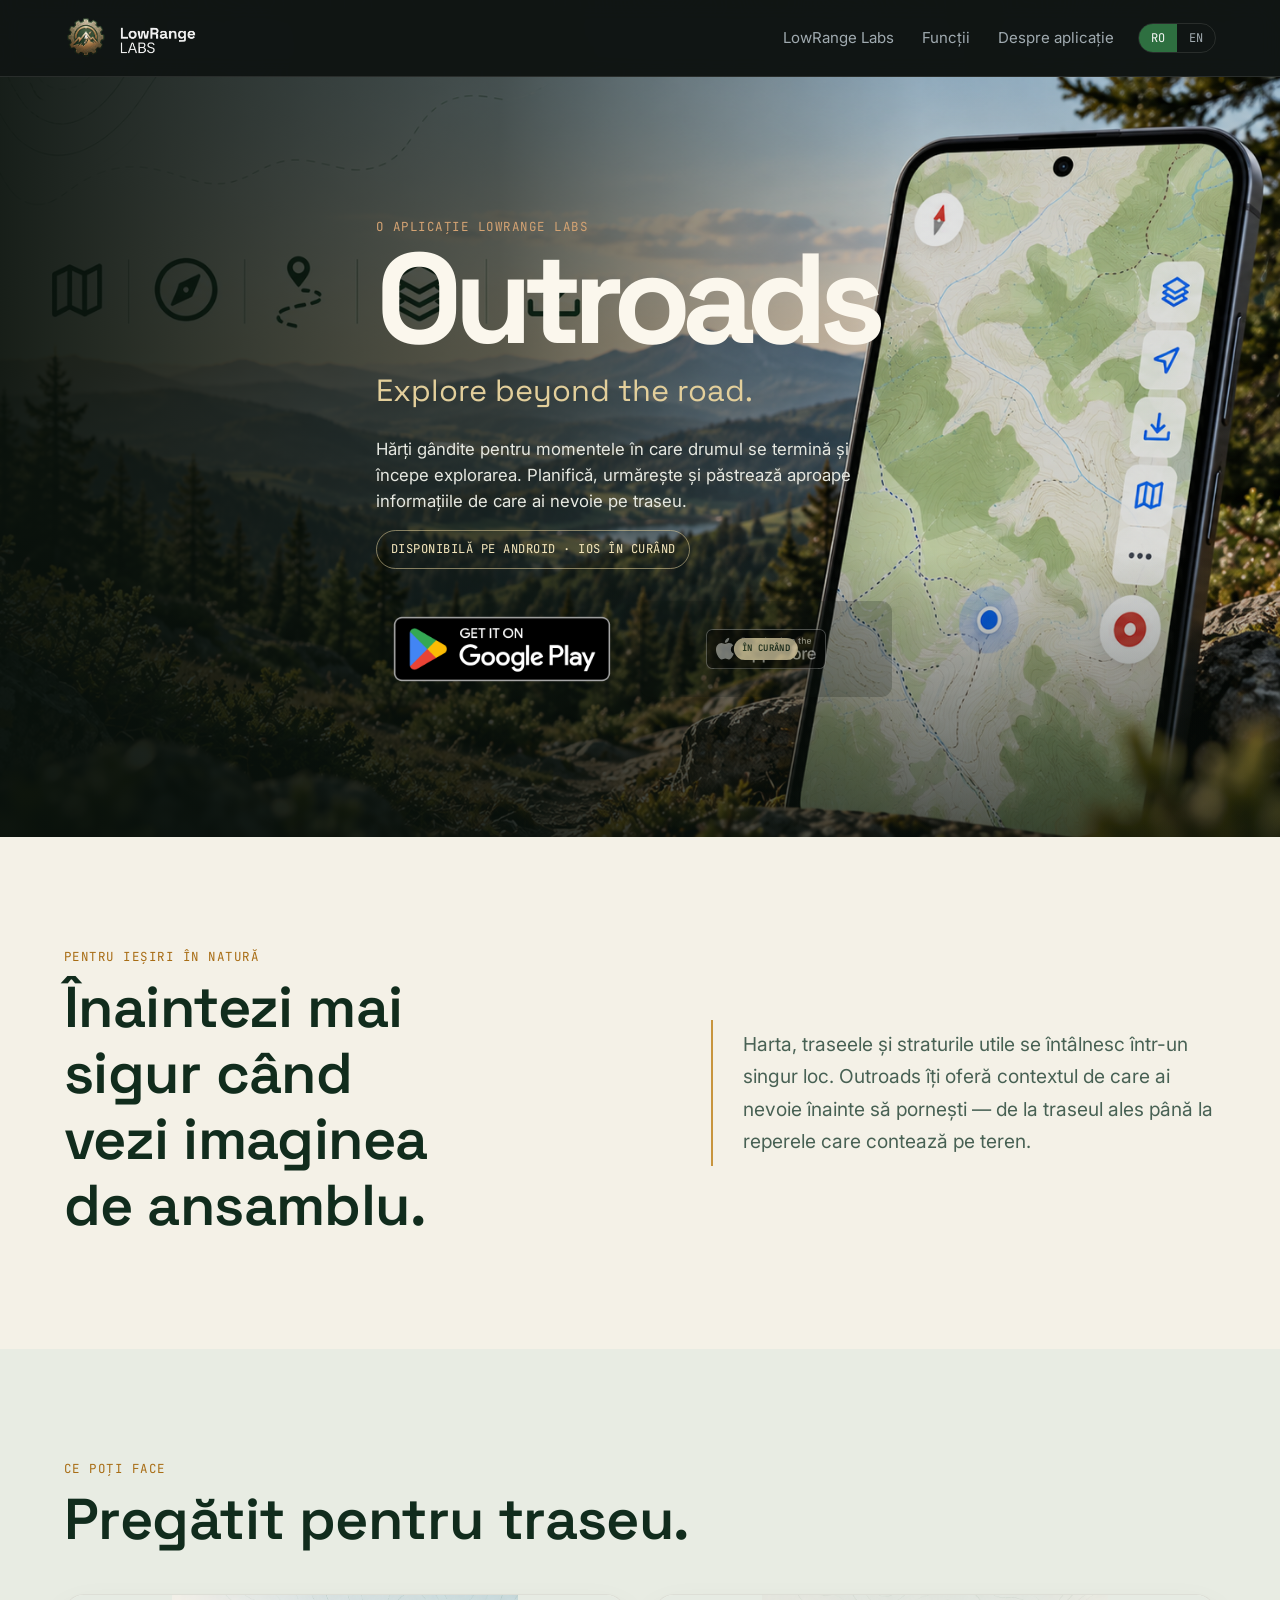
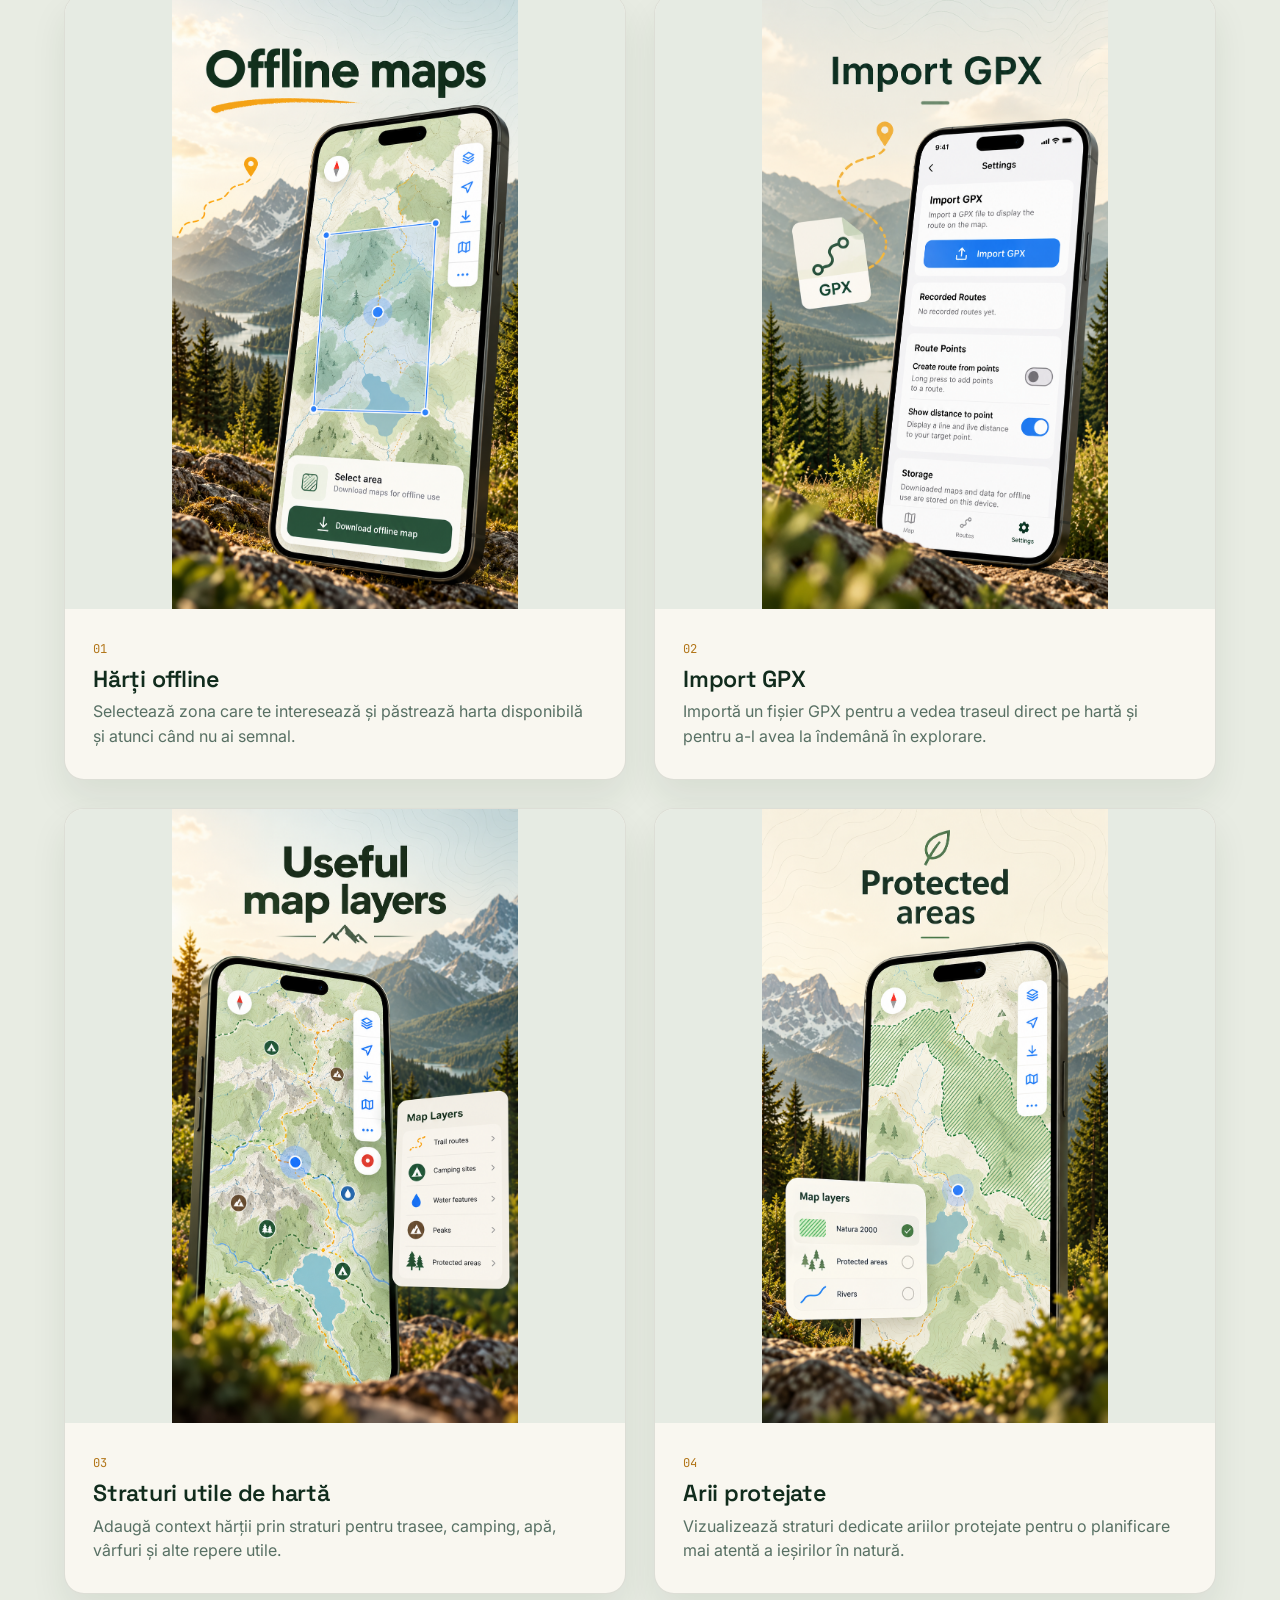
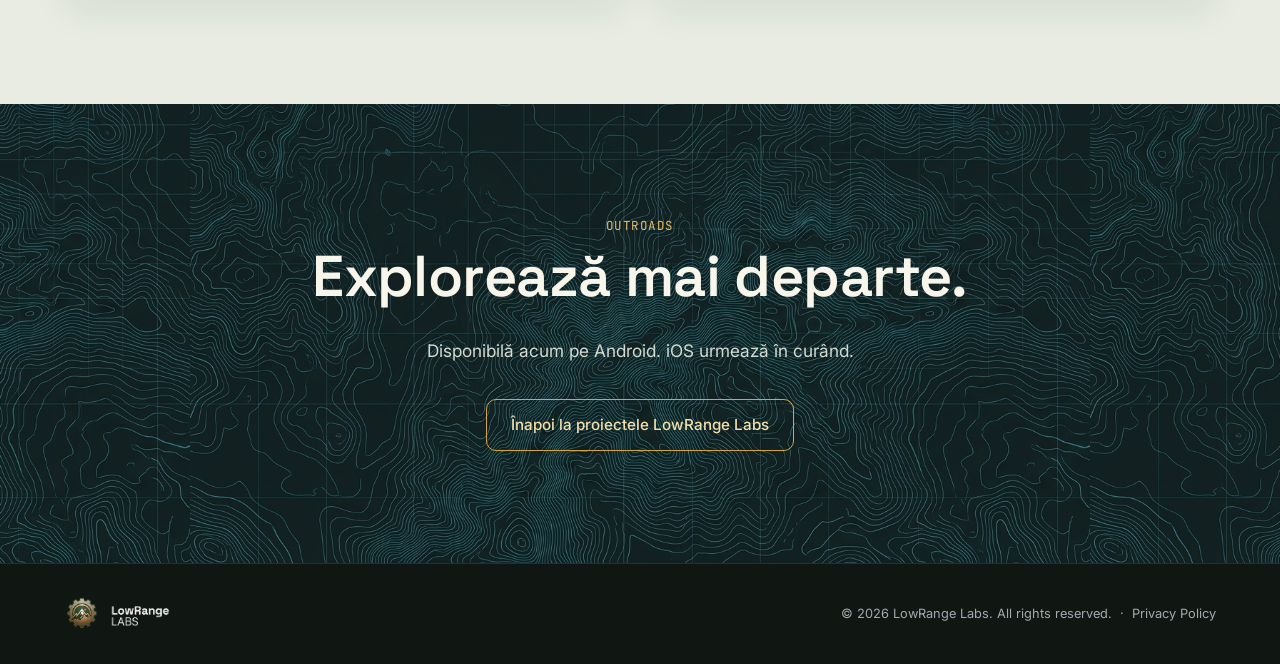
==== outroads.html @ 1bc0252e "Add Outroads landing page and sitemap" ====
<!DOCTYPE html>
<html lang="ro">
<head>
<meta charset="UTF-8">
<meta name="viewport" content="width=device-width, initial-scale=1.0">
<title>Outroads — Explore beyond the road</title>
<meta name="description" content="Outroads este o aplicație de hărți pentru explorare în aer liber, cu hărți offline, trasee GPX și straturi utile de hartă.">
<meta property="og:type" content="website">
<meta property="og:title" content="Outroads — Explore beyond the road">
<meta property="og:description" content="Hărți offline, trasee GPX și straturi utile pentru explorare în aer liber.">
<meta property="og:image" content="https://lowrangelabs.github.io/assets/img/outroads-hero.png">
<link rel="icon" href="favicon-32.png" sizes="32x32" type="image/png">
<link rel="apple-touch-icon" href="apple-touch-icon.png">
<link rel="preconnect" href="https://fonts.googleapis.com">
<link rel="preconnect" href="https://fonts.gstatic.com" crossorigin>
<link href="https://fonts.googleapis.com/css2?family=Space+Grotesk:wght@500;600;700&family=Inter:wght@400;500;600&family=JetBrains+Mono:wght@500&display=swap" rel="stylesheet">
<link rel="stylesheet" href="css/style.css">
</head>
<body class="outroads-page">
<div class="topo-overlay" aria-hidden="true"></div>

<header class="site-header">
  <div class="container header-inner">
    <a href="index.html" class="brand" aria-label="LowRange Labs">
      <img src="assets/img/brand-mark.png" alt="" width="44" height="44" class="brand-mark">
      <img src="assets/img/brand-wordmark.png" alt="LowRange Labs" class="brand-wordmark">
    </a>
    <nav class="main-nav" id="main-nav">
      <a href="index.html" data-i18n="outroads.nav.home">LowRange Labs</a>
      <a href="#features" data-i18n="outroads.nav.features">Funcții</a>
      <a href="#about-outroads" data-i18n="outroads.nav.about">Despre aplicație</a>
    </nav>
    <div class="header-actions">
      <div class="lang-toggle" role="group" aria-label="Language switch">
        <button type="button" data-lang="ro" class="lang-btn is-active">RO</button>
        <button type="button" data-lang="en" class="lang-btn">EN</button>
      </div>
      <button type="button" class="nav-toggle" id="nav-toggle" aria-expanded="false" aria-controls="main-nav" aria-label="Toggle navigation"><span></span><span></span><span></span></button>
    </div>
  </div>
</header>

<main>
  <section class="outroads-hero">
    <div class="outroads-hero-image" aria-hidden="true"><img src="assets/img/outroads-hero.png" alt=""></div>
    <div class="container outroads-hero-content">
      <p class="eyebrow" data-i18n="outroads.eyebrow">O aplicație LowRange Labs</p>
      <h1>Outroads</h1>
      <p class="outroads-tagline">Explore beyond the road.</p>
      <p class="lede" data-i18n="outroads.hero.text">Hărți gândite pentru momentele în care drumul se termină și începe explorarea. Planifică, urmărește și păstrează aproape informațiile de care ai nevoie pe traseu.</p>
      <p class="outroads-availability" data-i18n="outroads.availability">Disponibilă pe Android · iOS în curând</p>
      <div class="outroads-store-actions" aria-label="Outroads availability">
        <!-- Înlocuiește href-ul și codul QR cu linkul final din Google Play. -->
        <a class="store-badge store-badge-android" href="https://play.google.com/store/apps/details?id=REPLACE_WITH_PACKAGE_ID" data-i18n-aria-label="outroads.android.aria" aria-label="Descarcă Outroads pentru Android">
          <img src="assets/img/google-play-badge.png" alt="Get it on Google Play">
        </a>
        <a class="store-badge store-badge-disabled" href="https://www.apple.com/app-store/" target="_blank" rel="noopener" aria-disabled="true" title="Disponibil în curând" data-i18n-aria-label="outroads.ios.aria" aria-label="Outroads pentru iOS, disponibilă în curând">
          <img src="assets/img/app-store-badge.svg" alt="Download on the App Store">
          <span class="store-badge-soon" data-i18n="outroads.ios.soon">În curând</span>
        </a>
      </div>
    </div>
  </section>

  <section class="outroads-intro" id="about-outroads">
    <div class="container outroads-intro-grid">
      <div>
        <p class="eyebrow" data-i18n="outroads.intro.eyebrow">Pentru ieșiri în natură</p>
        <h2 data-i18n="outroads.intro.title">Înaintezi mai sigur când vezi imaginea de ansamblu.</h2>
      </div>
      <div class="outroads-intro-text"><p data-i18n="outroads.intro.text">Harta, traseele și straturile utile se întâlnesc într-un singur loc. Outroads îți oferă contextul de care ai nevoie înainte să pornești — de la traseul ales până la reperele care contează pe teren.</p></div>
    </div>
  </section>

  <section class="outroads-features" id="features">
    <div class="container">
      <p class="eyebrow" data-i18n="outroads.features.eyebrow">Ce poți face</p>
      <h2 data-i18n="outroads.features.title">Pregătit pentru traseu.</h2>
      <div class="outroads-feature-grid">
        <article class="outroads-feature-card">
          <img src="assets/img/outroads-offline-maps.png" alt="Ecran Outroads pentru descărcarea unei hărți offline" loading="lazy">
          <div class="outroads-feature-copy"><span class="feature-number">01</span><h3 data-i18n="outroads.offline.title">Hărți offline</h3><p data-i18n="outroads.offline.text">Selectează zona care te interesează și păstrează harta disponibilă și atunci când nu ai semnal.</p></div>
        </article>
        <article class="outroads-feature-card">
          <img src="assets/img/outroads-gpx.png" alt="Ecran Outroads pentru import de trasee GPX" loading="lazy">
          <div class="outroads-feature-copy"><span class="feature-number">02</span><h3 data-i18n="outroads.gpx.title">Import GPX</h3><p data-i18n="outroads.gpx.text">Importă un fișier GPX pentru a vedea traseul direct pe hartă și pentru a-l avea la îndemână în explorare.</p></div>
        </article>
        <article class="outroads-feature-card">
          <img src="assets/img/outroads-layers.png" alt="Ecran Outroads cu straturi de hartă" loading="lazy">
          <div class="outroads-feature-copy"><span class="feature-number">03</span><h3 data-i18n="outroads.layers.title">Straturi utile de hartă</h3><p data-i18n="outroads.layers.text">Adaugă context hărții prin straturi pentru trasee, camping, apă, vârfuri și alte repere utile.</p></div>
        </article>
        <article class="outroads-feature-card">
          <img src="assets/img/outroads-protected.png" alt="Ecran Outroads cu strat pentru arii protejate" loading="lazy">
          <div class="outroads-feature-copy"><span class="feature-number">04</span><h3 data-i18n="outroads.protected.title">Arii protejate</h3><p data-i18n="outroads.protected.text">Vizualizează straturi dedicate ariilor protejate pentru o planificare mai atentă a ieșirilor în natură.</p></div>
        </article>
      </div>
    </div>
  </section>

  <section class="outroads-closing">
    <div class="container">
      <div class="outroads-closing-inner">
        <p class="eyebrow">Outroads</p>
        <h2 data-i18n="outroads.closing.title">Explorează mai departe.</h2>
        <p data-i18n="outroads.closing.text">Disponibilă acum pe Android. iOS urmează în curând.</p>
        <a class="btn btn-secondary" href="index.html#portfolio" data-i18n="outroads.closing.cta">Înapoi la proiectele LowRange Labs</a>
      </div>
    </div>
  </section>
</main>

<footer class="site-footer">
  <div class="container footer-inner">
    <div class="footer-brand"><a href="index.html" class="brand"><img src="assets/img/brand-mark.png" alt="" width="36" height="36" class="brand-mark"><img src="assets/img/brand-wordmark.png" alt="LowRange Labs" class="brand-wordmark"></a></div>
    <div class="footer-legal"><p class="copyright" data-i18n="footer.copyright">© 2026 LowRange Labs. All rights reserved.</p><span>·</span><a href="privacy.html">Privacy Policy</a></div>
  </div>
</footer>
<script src="js/i18n.js"></script>
<script src="js/outroads-i18n.js"></script>
<script src="js/main.js"></script>
</body>
</html>
---- css/style.css ----
:root {
  --bg: #111614;
  --surface: #1B221E;
  --accent: #2E6F40;
  --accent-bright: #3A7555;
  --accent-2: #D4A373;
  --text: #F4F5F3;
  --text-muted: #A0AAB0;
  --border: rgba(255, 255, 255, 0.1);
  --radius: 14px;
  --font-heading: "Space Grotesk", "Inter", sans-serif;
  --font-body: "Inter", sans-serif;
  --font-mono: "JetBrains Mono", monospace;
  --container-w: 1200px;
}

* { box-sizing: border-box; }
html { scroll-behavior: smooth; }

body {
  margin: 0;
  background: var(--bg);
  color: var(--text);
  font-family: var(--font-body);
  line-height: 1.55;
  -webkit-font-smoothing: antialiased;
  overflow-x: hidden;
}

img { max-width: 100%; display: block; }

h1, h2, h3 {
  font-family: var(--font-heading);
  font-weight: 600;
  line-height: 1.15;
  margin: 0 0 0.5em;
  letter-spacing: -0.01em;
}

h1 { font-size: clamp(2rem, 4.5vw, 3.4rem); font-weight: 700; }
h2 { font-size: clamp(1.7rem, 3vw, 2.4rem); }
h3 { font-size: 1.15rem; }

p { color: var(--text-muted); margin: 0 0 1em; }

a { color: inherit; text-decoration: none; }

.container {
  max-width: var(--container-w);
  margin: 0 auto;
  padding: 0 24px;
}

.eyebrow {
  font-family: var(--font-mono);
  color: var(--accent-2);
  text-transform: uppercase;
  font-size: 0.78rem;
  letter-spacing: 0.12em;
  margin: 0 0 0.6em;
}

/* organic topographic contour lines, faint, across the whole page */
.topo-overlay {
  position: fixed;
  inset: 0;
  pointer-events: none;
  z-index: 0;
  background-image: url("../assets/img/topo-layer.png");
  background-repeat: repeat;
  background-size: 1000px 609px;
  opacity: 0.18;
}

/* subtle technical grid overlay texture across the whole page */
.grid-overlay {
  position: fixed;
  inset: 0;
  pointer-events: none;
  z-index: 0;
  background-image:
    linear-gradient(var(--border) 1px, transparent 1px),
    linear-gradient(90deg, var(--border) 1px, transparent 1px);
  background-size: 42px 42px;
  opacity: 0.05;
}

/* ---------- Header ---------- */
.site-header {
  position: sticky;
  top: 0;
  z-index: 50;
  background: rgba(17, 22, 20, 0.85);
  backdrop-filter: blur(10px);
  border-bottom: 1px solid var(--border);
}

.header-inner {
  display: flex;
  align-items: center;
  justify-content: space-between;
  gap: 24px;
  height: 76px;
}

.brand {
  display: flex;
  align-items: center;
  gap: 10px;
  flex-shrink: 0;
}

.brand-mark { flex-shrink: 0; }

/* brand-wordmark.png ships as dark green text for light surfaces;
   invert to a near-white silhouette so it reads on the dark theme */
.brand-wordmark {
  height: 34px;
  width: auto;
  filter: brightness(0) invert(94%);
}

.brand-tagline {
  font-family: var(--font-mono);
  font-size: 0.72rem;
  letter-spacing: 0.04em;
  color: var(--text-muted);
  margin: 0;
}

.footer-brand {
  display: flex;
  flex-direction: column;
  gap: 10px;
}

.main-nav {
  display: flex;
  gap: 28px;
  margin-left: auto;
}

.main-nav a {
  font-size: 0.94rem;
  color: var(--text-muted);
  transition: color 0.2s;
  white-space: nowrap;
}

.main-nav a:hover { color: var(--text); }

.header-actions {
  display: flex;
  align-items: center;
  gap: 16px;
}

.lang-toggle {
  display: flex;
  border: 1px solid var(--border);
  border-radius: 999px;
  overflow: hidden;
}

.lang-btn {
  font-family: var(--font-mono);
  font-size: 0.75rem;
  background: transparent;
  color: var(--text-muted);
  border: none;
  padding: 6px 12px;
  cursor: pointer;
  transition: background 0.2s, color 0.2s;
}

.lang-btn.is-active {
  background: var(--accent);
  color: var(--text);
}

.nav-toggle {
  display: none;
  flex-direction: column;
  justify-content: center;
  gap: 5px;
  width: 32px;
  height: 32px;
  background: none;
  border: none;
  cursor: pointer;
  padding: 0;
}

.nav-toggle span {
  display: block;
  height: 2px;
  background: var(--text);
  border-radius: 2px;
}

/* ---------- Buttons ---------- */
.btn {
  display: inline-flex;
  align-items: center;
  justify-content: center;
  padding: 13px 24px;
  border-radius: 10px;
  font-size: 0.95rem;
  font-weight: 500;
  transition: transform 0.15s ease, background 0.2s, border-color 0.2s;
  border: 1px solid transparent;
}

.btn:hover { transform: translateY(-1px); }

.btn-primary {
  background: var(--accent);
  color: var(--text);
}

.btn-primary:hover { background: var(--accent-bright); }

.btn-secondary {
  background: transparent;
  border-color: var(--accent-2);
  color: var(--accent-2);
}

.btn-secondary:hover { background: rgba(212, 163, 115, 0.1); }

/* ---------- Hero ---------- */
.hero {
  position: relative;
  z-index: 1;
  min-height: 620px;
  display: flex;
  align-items: center;
  padding: 96px 0;
  overflow: hidden;
}

.hero-bg-wrap {
  position: absolute;
  top: 0;
  right: 0;
  bottom: 0;
  width: 52%;
  z-index: 0;
}

.hero-bg-img {
  width: 100%;
  height: 100%;
  object-fit: contain;
  object-position: center right;
  -webkit-mask-image: linear-gradient(90deg, transparent 0%, black 20%);
  mask-image: linear-gradient(90deg, transparent 0%, black 20%);
}

.hero-content {
  position: relative;
  z-index: 1;
  width: 100%;
}

.hero-content .lede {
  font-size: 1.05rem;
  max-width: 46ch;
  margin-bottom: 2em;
}

.hero-actions {
  display: flex;
  gap: 16px;
  flex-wrap: wrap;
}

/* ---------- About ---------- */
.about {
  position: relative;
  z-index: 1;
  padding: 64px 0;
}

.about-grid {
  display: grid;
  grid-template-columns: 1fr auto;
  gap: 48px;
  align-items: center;
  background: var(--surface);
  border: 1px solid var(--border);
  border-radius: var(--radius);
  padding: 48px;
}

.about-icons {
  display: flex;
  flex-direction: column;
  justify-self: end;
  gap: 14px;
}

.icon-badge {
  display: inline-flex;
  align-items: center;
  justify-content: center;
  width: 44px;
  height: 44px;
  border-radius: 10px;
  background: rgba(46, 111, 64, 0.18);
  color: var(--accent-bright);
  flex-shrink: 0;
}

.icon-badge svg { width: 22px; height: 22px; }

/* ---------- Portfolio ---------- */
.portfolio {
  position: relative;
  z-index: 1;
  padding: 64px 0;
}

.card-grid {
  display: grid;
  grid-template-columns: repeat(3, 1fr);
  gap: 24px;
  margin-top: 32px;
}

.card {
  background: var(--surface);
  border: 1px solid var(--border);
  border-radius: var(--radius);
  padding: 20px;
  transition: transform 0.2s ease, border-color 0.2s ease;
}

.card:hover {
  transform: translateY(-4px);
  border-color: rgba(255, 255, 255, 0.2);
}

.card-media {
  border-radius: 10px;
  overflow: hidden;
  margin-bottom: 18px;
  aspect-ratio: 4 / 3;
  background: var(--bg);
}

.card-media img {
  width: 100%;
  height: 100%;
  object-fit: cover;
}

.card-media-placeholder {
  display: flex;
  align-items: center;
  justify-content: center;
  color: var(--accent-2);
}

.card-media-placeholder svg { width: 40%; height: 40%; opacity: 0.7; }

.card h3 { margin-bottom: 8px; }

.card-desc { font-size: 0.92rem; min-height: 4.5em; }

.card-status {
  font-family: var(--font-mono);
  font-size: 0.78rem;
  color: var(--accent-2);
  margin-bottom: 14px;
}

.tag-row {
  display: flex;
  gap: 8px;
  flex-wrap: wrap;
}

.tag {
  font-family: var(--font-mono);
  font-size: 0.7rem;
  color: var(--text-muted);
  border: 1px solid var(--border);
  border-radius: 999px;
  padding: 4px 10px;
}

.product-card-link {
  display: inline-flex;
  margin-top: 18px;
  color: var(--accent-2);
  font-size: 0.88rem;
  font-weight: 600;
}

.product-card-link:hover { color: var(--text); }

/* ---------- Services ---------- */
.services {
  position: relative;
  z-index: 1;
  padding: 64px 0;
  text-align: center;
}

.lede.center { max-width: 52ch; margin: 0 auto 3em; }

.service-grid {
  display: grid;
  grid-template-columns: repeat(2, 1fr);
  gap: 24px;
  text-align: left;
}

.service-card {
  background: var(--surface);
  border: 1px solid var(--border);
  border-radius: var(--radius);
  padding: 28px;
}

.service-card .icon-badge { margin-bottom: 16px; }

.service-card p { font-size: 0.92rem; margin-bottom: 0; }

/* ---------- Contact ---------- */
.contact {
  position: relative;
  z-index: 1;
  padding: 80px 0 96px;
  text-align: center;
}

.contact-inner { max-width: 640px; margin: 0 auto; }

.contact h2 { margin-bottom: 0.4em; }

.contact a {
  color: var(--accent-2);
  border-bottom: 1px solid rgba(212, 163, 115, 0.4);
}

.contact a:hover { border-color: var(--accent-2); }

.contact-alt {
  margin-top: 0.6em;
  font-size: 0.92rem;
  color: var(--text-muted);
}

/* ---------- Footer ---------- */
.site-footer {
  position: relative;
  z-index: 1;
  border-top: 1px solid var(--border);
  padding: 32px 0;
}

.footer-inner {
  display: flex;
  align-items: center;
  justify-content: space-between;
  flex-wrap: wrap;
  gap: 20px;
}

.site-footer .brand-wordmark { height: 26px; }

.social-links {
  display: flex;
  gap: 16px;
}

.social-links a {
  color: var(--text-muted);
  transition: color 0.2s;
}

.social-links a:hover { color: var(--text); }

.social-links svg { width: 20px; height: 20px; }

.copyright {
  font-size: 0.8rem;
  color: var(--text-muted);
  margin: 0;
}

.footer-legal {
  display: flex;
  gap: 8px;
  align-items: center;
  font-size: 0.8rem;
  color: var(--text-muted);
}

.footer-legal a { color: var(--text-muted); border-bottom: 1px solid transparent; }
.footer-legal a:hover { color: var(--text); border-color: var(--border); }

/* ---------- Legal document page ---------- */
.legal {
  position: relative;
  z-index: 1;
  padding: 140px 0 96px;
}

.legal-content {
  max-width: 760px;
}

.back-link {
  display: inline-flex;
  align-items: center;
  gap: 6px;
  font-size: 0.88rem;
  color: var(--accent-2);
  margin-bottom: 28px;
}

.back-link:hover { text-decoration: underline; }

.legal-meta {
  font-family: var(--font-mono);
  font-size: 0.8rem;
  color: var(--text-muted);
  margin-bottom: 2.5em;
}

.legal-content h2 {
  margin-top: 2em;
  font-size: 1.4rem;
}

.legal-content h3 {
  margin-top: 1.4em;
  color: var(--text);
}

.legal-content p,
.legal-content li {
  color: var(--text-muted);
  font-size: 0.98rem;
}

.legal-content ul {
  margin: 0 0 1em;
  padding-left: 1.3em;
}

.legal-content li { margin-bottom: 0.5em; }

.legal-content a { color: var(--accent-2); border-bottom: 1px solid rgba(212, 163, 115, 0.4); }
.legal-content a:hover { border-color: var(--accent-2); }

.legal-content strong { color: var(--text); }

.tc-placeholder {
  color: var(--accent-2);
  background: rgba(212, 163, 115, 0.12);
  border: 1px dashed rgba(212, 163, 115, 0.5);
  border-radius: 4px;
  padding: 0 4px;
  font-family: var(--font-mono);
  font-size: 0.88em;
}

.tc-notice {
  margin-top: 2.5em;
  padding: 16px 20px;
  background: rgba(212, 163, 115, 0.08);
  border: 1px solid rgba(212, 163, 115, 0.3);
  border-radius: var(--radius);
  font-size: 0.85rem;
}

/* ---------- Outroads product page ---------- */
.outroads-page { background: #101712; }
.outroads-page .topo-overlay { opacity: 0.1; }
.outroads-hero, .outroads-intro, .outroads-features, .outroads-closing { position: relative; z-index: 1; }
.outroads-hero { min-height: min(760px, calc(100vh - 76px)); display: flex; align-items: center; overflow: hidden; background: #172118; }
.outroads-hero-image { position: absolute; inset: 0; }
.outroads-hero-image::after { content: ""; position: absolute; inset: 0; background: linear-gradient(90deg, rgba(9, 17, 12, .94) 0%, rgba(9, 17, 12, .68) 39%, rgba(9, 17, 12, .12) 72%), linear-gradient(0deg, rgba(9, 17, 12, .66), transparent 38%); }
.outroads-hero-image img { width: 100%; height: 100%; object-fit: cover; object-position: center; }
.outroads-hero-content { position: relative; padding-top: 84px; padding-bottom: 84px; }
.outroads-hero h1 { color: #fbf7ed; font-size: clamp(4rem, 10vw, 8rem); line-height: .88; letter-spacing: -.07em; margin: 0; }
.outroads-tagline { font-family: var(--font-heading); color: #e3cf9b; font-size: clamp(1.35rem, 2.4vw, 2rem); margin: .7rem 0 1.3rem; }
.outroads-hero .lede { max-width: 48ch; font-size: 1.05rem; color: #e6e8e1; }
.outroads-availability { display: inline-flex; padding: 9px 14px; border: 1px solid rgba(226, 207, 155, .55); border-radius: 999px; color: #f4e6bc; font-family: var(--font-mono); font-size: .76rem; letter-spacing: .04em; text-transform: uppercase; }
.outroads-store-actions { display: flex; flex-wrap: wrap; align-items: center; gap: 12px; margin-top: 20px; }
.store-badge { position: relative; display: inline-flex; align-items: center; justify-content: center; width: 252px; height: 96px; border-radius: 11px; transition: transform .15s ease, filter .2s ease; }
.store-badge img { display: block; max-width: 100%; max-height: 100%; width: auto; height: auto; }
.store-badge-android:hover { transform: translateY(-2px); filter: brightness(1.08); }
.store-badge-disabled { cursor: not-allowed; opacity: .63; }
.store-badge-disabled::after { content: ""; position: absolute; inset: 0; border-radius: 11px; background: rgba(15, 24, 18, .34); }
.store-badge-soon { position: absolute; z-index: 1; left: 50%; top: 50%; transform: translate(-50%, -50%); padding: 4px 8px; border-radius: 999px; background: #f4e6bc; color: #17321f; font-family: var(--font-mono); font-size: .56rem; font-weight: 600; letter-spacing: .04em; text-transform: uppercase; white-space: nowrap; }
.outroads-intro { padding: 110px 0; background: #f4f1e7; color: #112c1d; }
.outroads-intro .eyebrow, .outroads-features .eyebrow { color: #a86d15; }
.outroads-intro-grid { display: grid; grid-template-columns: 1.05fr .95fr; align-items: center; gap: clamp(40px, 7vw, 96px); }
.outroads-intro h2, .outroads-features h2, .outroads-closing h2 { color: #112c1d; font-size: clamp(2.2rem, 4.5vw, 4rem); }
.outroads-intro h2 { max-width: 13ch; margin: 0; text-wrap: balance; }
.outroads-intro-text { max-width: 38rem; padding: 8px 0 8px 30px; border-left: 2px solid #c8953e; }
.outroads-intro-text p { color: #486154; font-size: clamp(1.08rem, 1.5vw, 1.22rem); line-height: 1.7; margin: 0; }
.outroads-features { padding: 110px 0; background: #e8ece3; }
.outroads-feature-grid { display: grid; grid-template-columns: repeat(2, minmax(0, 1fr)); gap: 28px; margin-top: 42px; }
.outroads-feature-card { overflow: hidden; background: #f9f7f0; border: 1px solid rgba(17, 44, 29, .12); border-radius: 20px; box-shadow: 0 18px 36px rgba(24, 48, 30, .08); }
/* Capturile sunt portret; contain păstrează integral fiecare ecran în loc să-l taie pentru un card orizontal. */
.outroads-feature-card img { width: 100%; height: clamp(420px, 48vw, 640px); object-fit: contain; object-position: center; background: #e6ebe3; }
.outroads-feature-copy { padding: 26px 28px 30px; }
.feature-number { font-family: var(--font-mono); color: #b27619; font-size: .76rem; }
.outroads-feature-card h3 { color: #112c1d; font-size: 1.45rem; margin: .35rem 0 .45rem; }
.outroads-feature-card p { color: #587064; margin: 0; }
.outroads-closing { padding: 112px 0; background: #183d29 url("../assets/img/topo-layer.png") center / 900px auto; text-align: center; }
.outroads-closing-inner { max-width: 660px; margin: 0 auto; }
.outroads-closing .eyebrow { color: #e4bb68; }
.outroads-closing h2 { color: #f8f5eb; }
.outroads-closing p:not(.eyebrow) { color: #d3dbd1; font-size: 1.08rem; margin-bottom: 2em; }
.outroads-closing .btn-secondary { color: #f4dfaa; border-color: #d5a544; }

/* ---------- Responsive ---------- */
@media (max-width: 900px) {
  .hero { min-height: 520px; padding: 72px 0; }
  .hero-bg-wrap { width: 100%; height: 42%; top: auto; }
  .hero-bg-img {
    object-position: center bottom;
    -webkit-mask-image: linear-gradient(180deg, transparent 0%, black 30%);
    mask-image: linear-gradient(180deg, transparent 0%, black 30%);
  }
  .about-grid { grid-template-columns: 1fr; padding: 32px; }
  .about-icons { flex-direction: row; }
  .card-grid { grid-template-columns: 1fr 1fr; }
  .service-grid { grid-template-columns: 1fr; }
  .outroads-intro-grid { grid-template-columns: 1fr; gap: 24px; }
  .outroads-intro h2 { max-width: 18ch; }
}

@media (max-width: 720px) {
  .nav-toggle { display: flex; }

  .main-nav {
    position: absolute;
    top: 76px;
    left: 0;
    right: 0;
    background: var(--bg);
    border-bottom: 1px solid var(--border);
    flex-direction: column;
    gap: 0;
    padding: 8px 24px 16px;
    display: none;
  }

  .main-nav.is-open { display: flex; }

  .main-nav a {
    padding: 12px 0;
    border-bottom: 1px solid var(--border);
  }

  .main-nav a:last-child { border-bottom: none; }

  .card-grid { grid-template-columns: 1fr; }
  .footer-inner { flex-direction: column; text-align: center; }
  .outroads-hero { min-height: 650px; align-items: flex-end; }
  .outroads-hero-image::after { background: linear-gradient(0deg, rgba(9, 17, 12, .96) 0%, rgba(9, 17, 12, .58) 55%, rgba(9, 17, 12, .15)); }
  .outroads-hero-content { padding-top: 220px; padding-bottom: 48px; }
  .outroads-hero h1 { font-size: clamp(3.4rem, 18vw, 5.5rem); }
  .outroads-intro, .outroads-features, .outroads-closing { padding: 72px 0; }
  .outroads-feature-grid { grid-template-columns: 1fr; gap: 20px; margin-top: 28px; }
  .outroads-feature-card img { height: 460px; }
}

/* Contact form */
.contact-form { margin: 32px 0 24px; padding: 28px; text-align: left; background: var(--surface); border: 1px solid var(--border); border-radius: var(--radius); }
.contact-fields { display: grid; grid-template-columns: repeat(2, minmax(0, 1fr)); gap: 20px; }
.contact-field { display: flex; flex-direction: column; gap: 8px; margin-bottom: 20px; min-width: 0; }
.contact-field label { font-size: 1rem; font-weight: 500; }
.contact-field input, .contact-field textarea { width: 100%; min-width: 0; padding: 12px 14px; border: 1px solid var(--text-muted); border-radius: 8px; background: var(--bg); color: var(--text); font: inherit; font-size: 1rem; }
.contact-field textarea { resize: vertical; min-height: 150px; }
.contact-field input:focus-visible, .contact-field textarea:focus-visible, .contact-form button:focus-visible { outline: 2px solid var(--accent-2); outline-offset: 3px; }
.contact-form button { font-family: inherit; cursor: pointer; }
.contact-form button:disabled { opacity: 0.6; cursor: not-allowed; transform: none; }
.contact-privacy, .contact-status { font-size: 0.875rem; }
.contact-status { margin: 16px 0 0; }
.contact-status:empty { display: none; }
@media (max-width: 520px) {
  .contact-fields { grid-template-columns: 1fr; gap: 0; }
  .contact-form { padding: 20px; }
  .contact-form button { width: 100%; }
}
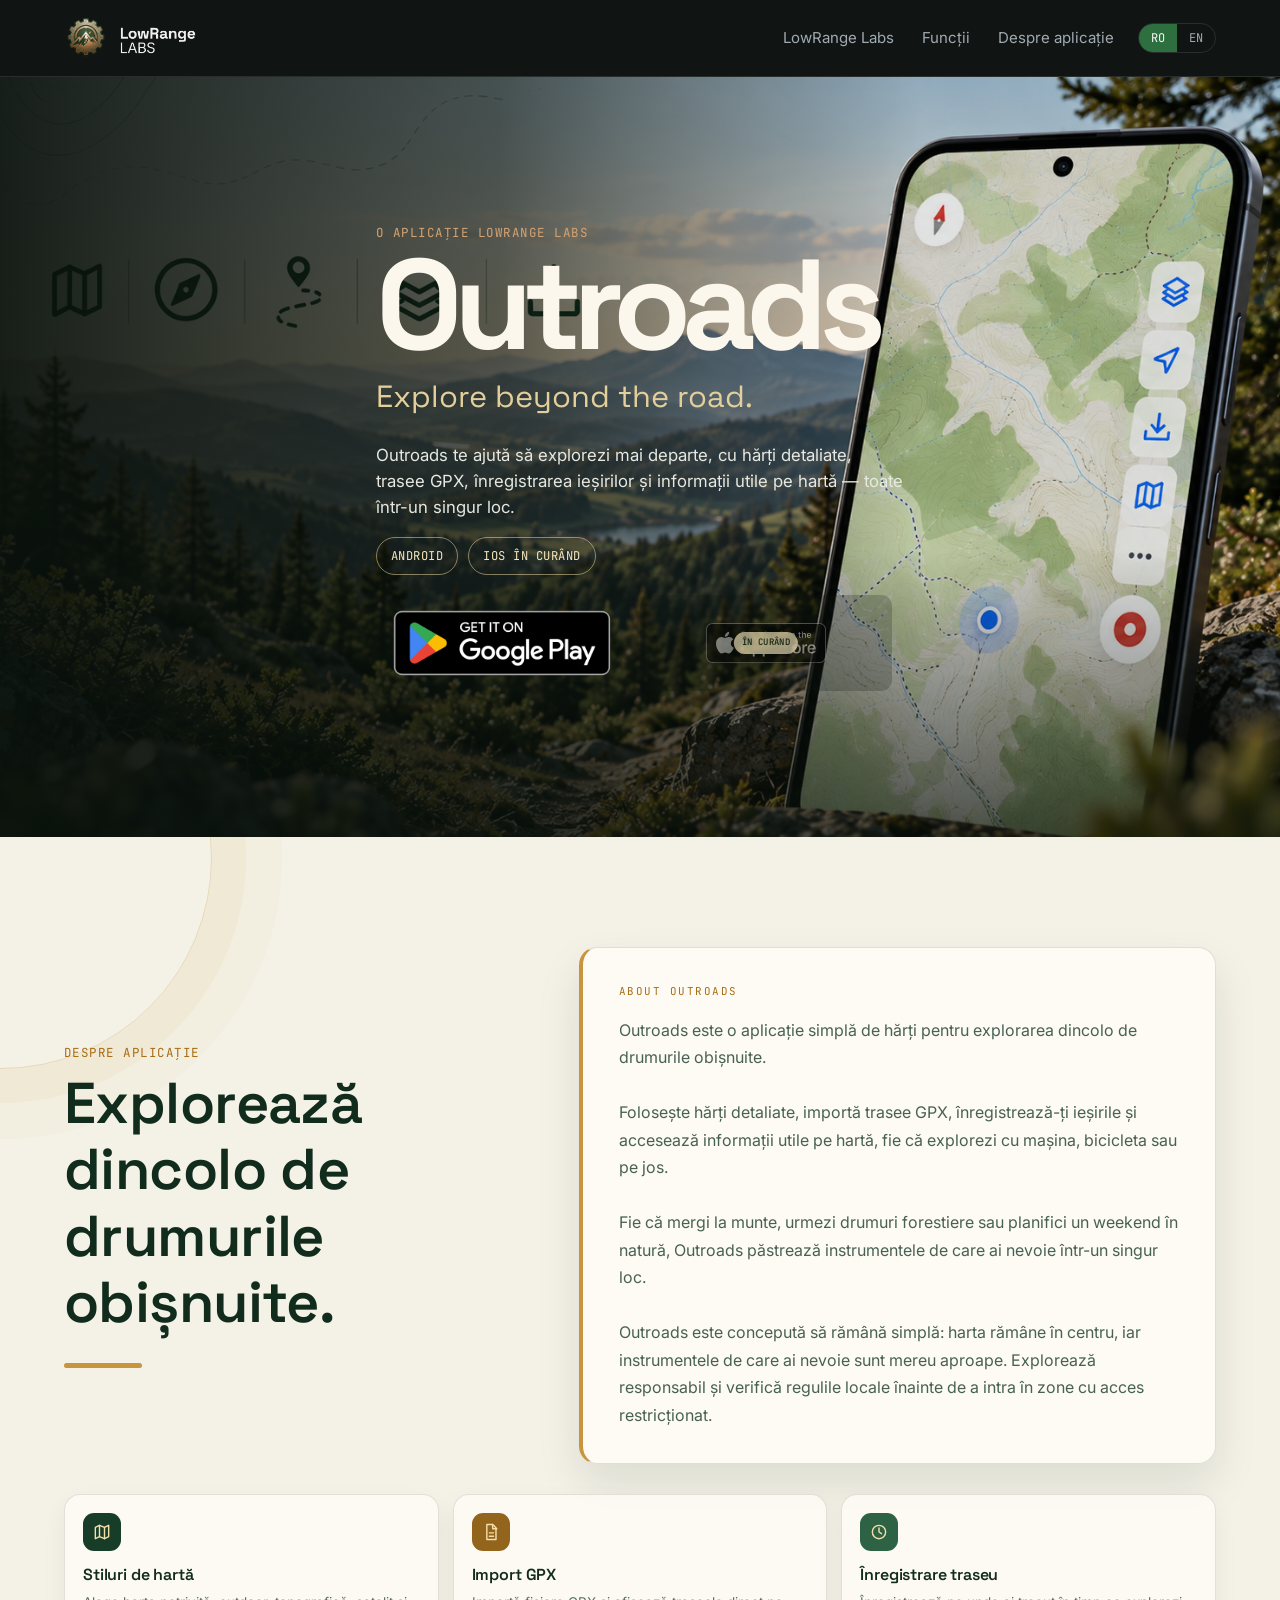
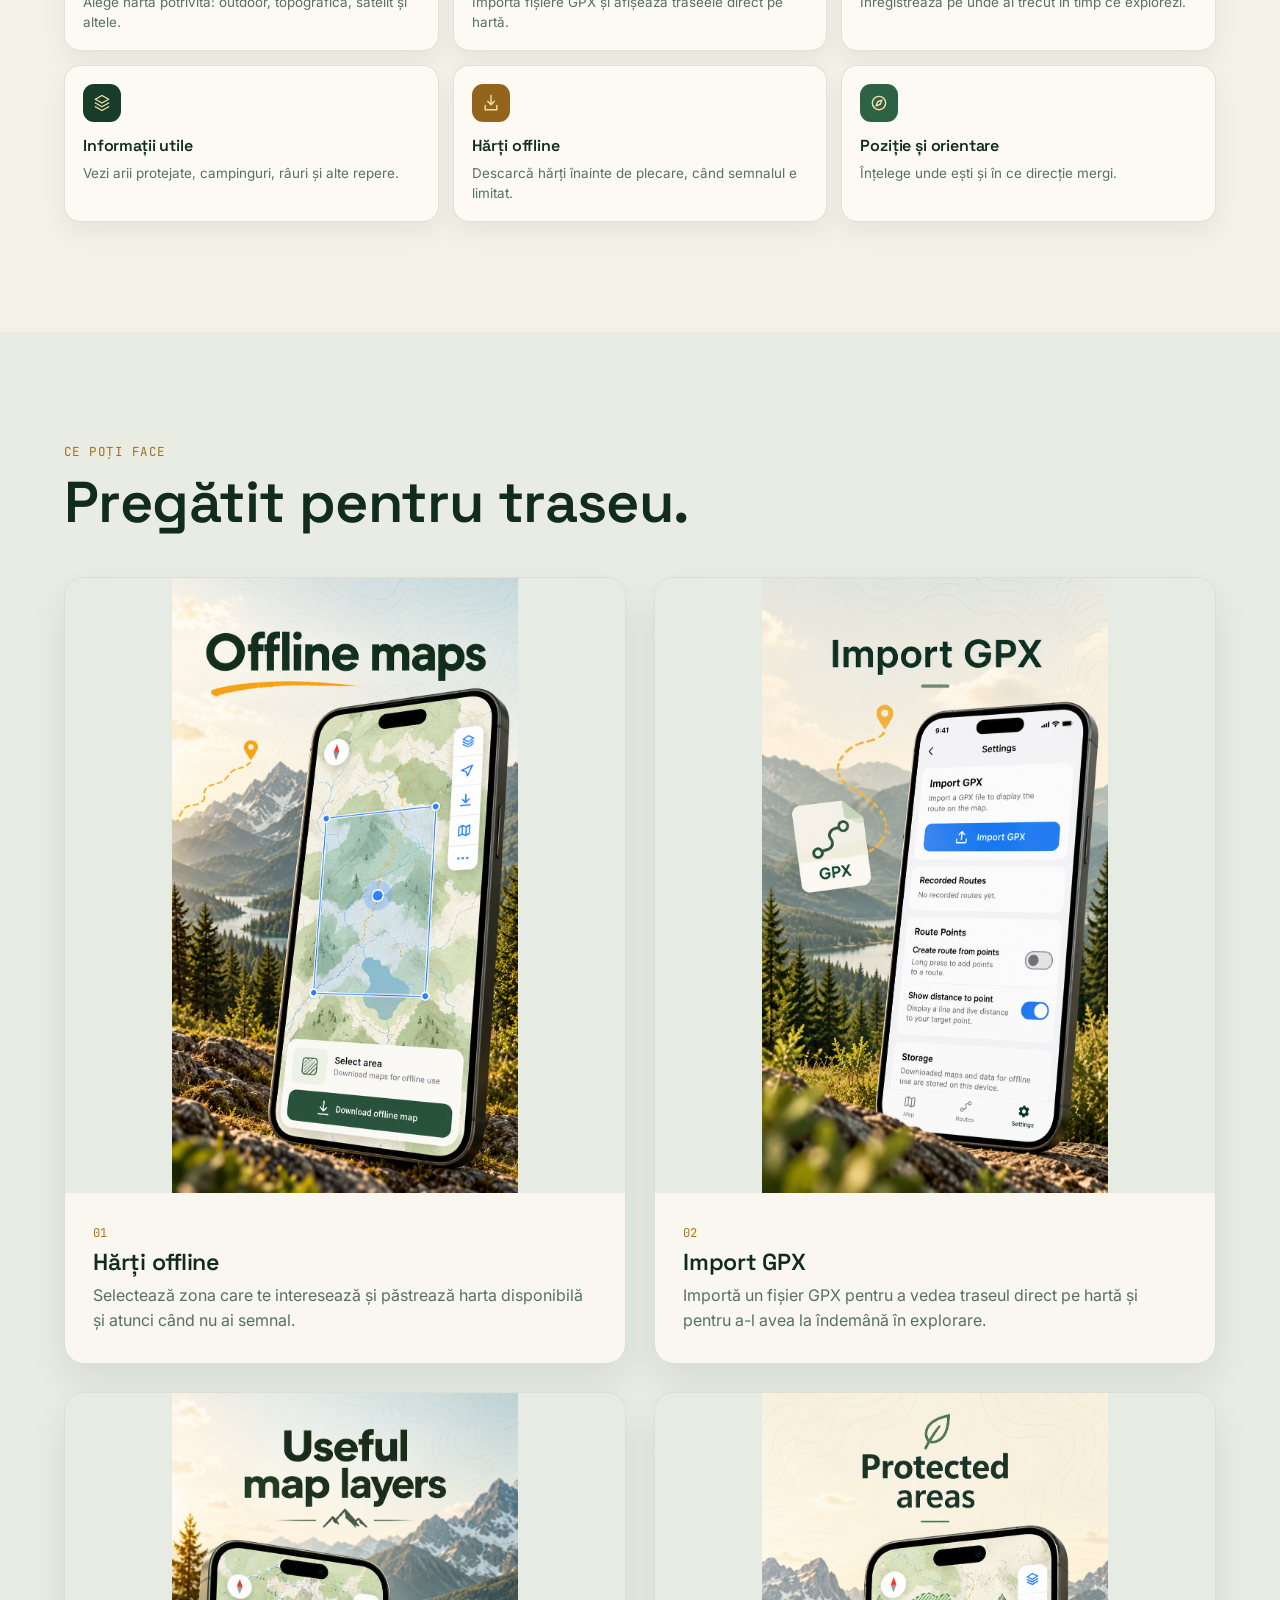
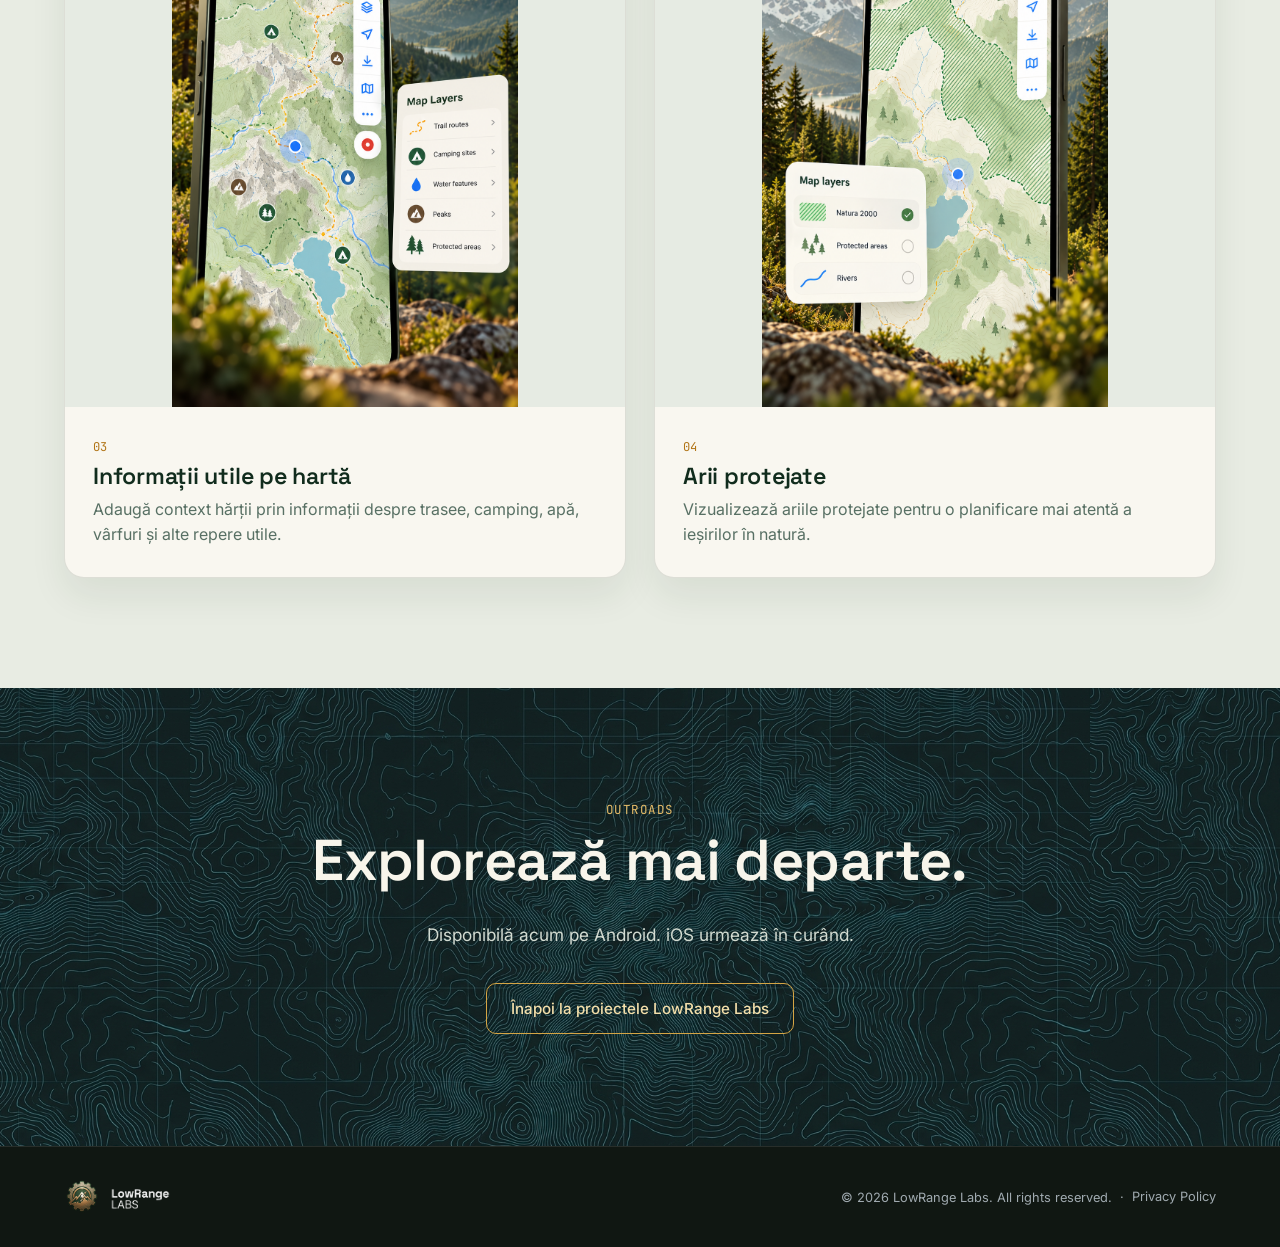
==== commit 0167fb27: "Refine Outroads content and presentation" ====
--- a/outroads.html
+++ b/outroads.html
@@ -4,10 +4,10 @@
 <meta charset="UTF-8">
 <meta name="viewport" content="width=device-width, initial-scale=1.0">
 <title>Outroads — Explore beyond the road</title>
-<meta name="description" content="Outroads este o aplicație de hărți pentru explorare în aer liber, cu hărți offline, trasee GPX și straturi utile de hartă.">
+<meta name="description" content="Outroads este o aplicație de hărți pentru explorare în aer liber, cu hărți offline, trasee GPX și informații utile pe hartă.">
 <meta property="og:type" content="website">
 <meta property="og:title" content="Outroads — Explore beyond the road">
-<meta property="og:description" content="Hărți offline, trasee GPX și straturi utile pentru explorare în aer liber.">
+<meta property="og:description" content="Hărți offline, trasee GPX și informații utile pentru explorare în aer liber.">
 <meta property="og:image" content="https://lowrangelabs.github.io/assets/img/outroads-hero.png">
 <link rel="icon" href="favicon-32.png" sizes="32x32" type="image/png">
 <link rel="apple-touch-icon" href="apple-touch-icon.png">
@@ -47,11 +47,14 @@
       <p class="eyebrow" data-i18n="outroads.eyebrow">O aplicație LowRange Labs</p>
       <h1>Outroads</h1>
       <p class="outroads-tagline">Explore beyond the road.</p>
-      <p class="lede" data-i18n="outroads.hero.text">Hărți gândite pentru momentele în care drumul se termină și începe explorarea. Planifică, urmărește și păstrează aproape informațiile de care ai nevoie pe traseu.</p>
-      <p class="outroads-availability" data-i18n="outroads.availability">Disponibilă pe Android · iOS în curând</p>
+      <p class="lede" data-i18n="outroads.hero.text">Outroads te ajută să explorezi mai departe, cu hărți detaliate, trasee GPX, înregistrarea ieșirilor și informații utile pe hartă — toate într-un singur loc.</p>
+      <div class="outroads-availability" aria-label="Outroads availability">
+        <span data-i18n="outroads.availability.android">Android</span>
+        <span data-i18n="outroads.availability.ios">iOS în curând</span>
+      </div>
       <div class="outroads-store-actions" aria-label="Outroads availability">
         <!-- Înlocuiește href-ul și codul QR cu linkul final din Google Play. -->
-        <a class="store-badge store-badge-android" href="https://play.google.com/store/apps/details?id=REPLACE_WITH_PACKAGE_ID" data-i18n-aria-label="outroads.android.aria" aria-label="Descarcă Outroads pentru Android">
+        <a class="store-badge store-badge-android" href="https://play.google.com/store/apps/details?id=ro.pestemunti.app&amp;pcampaignid=web_share" data-i18n-aria-label="outroads.android.aria" aria-label="Descarcă Outroads pentru Android">
           <img src="assets/img/google-play-badge.png" alt="Get it on Google Play">
         </a>
         <a class="store-badge store-badge-disabled" href="https://www.apple.com/app-store/" target="_blank" rel="noopener" aria-disabled="true" title="Disponibil în curând" data-i18n-aria-label="outroads.ios.aria" aria-label="Outroads pentru iOS, disponibilă în curând">
@@ -63,12 +66,22 @@
   </section>
 
   <section class="outroads-intro" id="about-outroads">
-    <div class="container outroads-intro-grid">
+    <div class="container">
+      <div class="outroads-intro-grid">
       <div>
-        <p class="eyebrow" data-i18n="outroads.intro.eyebrow">Pentru ieșiri în natură</p>
-        <h2 data-i18n="outroads.intro.title">Înaintezi mai sigur când vezi imaginea de ansamblu.</h2>
+        <p class="eyebrow" data-i18n="outroads.intro.eyebrow">Despre aplicație</p>
+        <h2 data-i18n="outroads.intro.title">Explorează dincolo de drumurile obișnuite.</h2>
       </div>
-      <div class="outroads-intro-text"><p data-i18n="outroads.intro.text">Harta, traseele și straturile utile se întâlnesc într-un singur loc. Outroads îți oferă contextul de care ai nevoie înainte să pornești — de la traseul ales până la reperele care contează pe teren.</p></div>
+      <div class="outroads-intro-text" data-i18n="outroads.intro.text">Outroads este o aplicație simplă de hărți pentru explorarea dincolo de drumurile obișnuite.<br><br>Folosește hărți detaliate, importă trasee GPX, înregistrează-ți ieșirile și accesează informații utile pe hartă, fie că explorezi cu mașina, bicicleta sau pe jos.<br><br>Fie că mergi la munte, urmezi drumuri forestiere sau planifici un weekend în natură, Outroads păstrează instrumentele de care ai nevoie într-un singur loc.<br><br>Outroads este concepută să rămână simplă: harta rămâne în centru, iar instrumentele de care ai nevoie sunt mereu aproape. Explorează responsabil și verifică regulile locale înainte de a intra în zone cu acces restricționat.</div>
+      </div>
+      <div class="outroads-about-feature-grid" aria-label="Funcții Outroads">
+        <article class="outroads-about-feature-card"><span class="outroads-about-feature-icon" aria-hidden="true"><svg viewBox="0 0 24 24"><path d="M4 6.5 9 4l6 2.5L20 4v13.5l-5 2.5-6-2.5-5 2.5V6.5Z"/><path d="M9 4v13.5M15 6.5V20"/></svg></span><h3 data-i18n="outroads.styles.title">Stiluri de hartă</h3><p data-i18n="outroads.styles.text">Alege harta potrivită: outdoor, topografică, satelit și altele.</p></article>
+        <article class="outroads-about-feature-card"><span class="outroads-about-feature-icon" aria-hidden="true"><svg viewBox="0 0 24 24"><path d="M7 3h7l4 4v14H7z"/><path d="M14 3v5h5M10 13h5M10 17h5"/></svg></span><h3 data-i18n="outroads.gpx.title">Import GPX</h3><p data-i18n="outroads.gpx.text">Importă fișiere GPX și afișează traseele direct pe hartă.</p></article>
+        <article class="outroads-about-feature-card"><span class="outroads-about-feature-icon" aria-hidden="true"><svg viewBox="0 0 24 24"><circle cx="12" cy="12" r="8"/><path d="M12 7v5l3 2"/></svg></span><h3 data-i18n="outroads.recording.title">Înregistrare traseu</h3><p data-i18n="outroads.recording.text">Înregistrează pe unde ai trecut în timp ce explorezi.</p></article>
+        <article class="outroads-about-feature-card"><span class="outroads-about-feature-icon" aria-hidden="true"><svg viewBox="0 0 24 24"><path d="m12 3 8 4.5-8 4.5-8-4.5L12 3Z"/><path d="m4 12 8 4.5 8-4.5M4 16.5l8 4.5 8-4.5"/></svg></span><h3 data-i18n="outroads.layers.title">Informații utile</h3><p data-i18n="outroads.layers.text">Vezi arii protejate, campinguri, râuri și alte repere.</p></article>
+        <article class="outroads-about-feature-card"><span class="outroads-about-feature-icon" aria-hidden="true"><svg viewBox="0 0 24 24"><path d="M12 3v11M8 10l4 4 4-4M5 15v5h14v-5"/></svg></span><h3 data-i18n="outroads.offline.title">Hărți offline</h3><p data-i18n="outroads.offline.text">Descarcă hărți înainte de plecare, când semnalul e limitat.</p></article>
+        <article class="outroads-about-feature-card"><span class="outroads-about-feature-icon" aria-hidden="true"><svg viewBox="0 0 24 24"><circle cx="12" cy="12" r="8"/><path d="m15.5 8.5-2 5-5 2 2-5 5-2Z"/></svg></span><h3 data-i18n="outroads.orientation.title">Poziție și orientare</h3><p data-i18n="outroads.orientation.text">Înțelege unde ești și în ce direcție mergi.</p></article>
+      </div>
     </div>
   </section>
 
@@ -79,19 +92,19 @@
       <div class="outroads-feature-grid">
         <article class="outroads-feature-card">
           <img src="assets/img/outroads-offline-maps.png" alt="Ecran Outroads pentru descărcarea unei hărți offline" loading="lazy">
-          <div class="outroads-feature-copy"><span class="feature-number">01</span><h3 data-i18n="outroads.offline.title">Hărți offline</h3><p data-i18n="outroads.offline.text">Selectează zona care te interesează și păstrează harta disponibilă și atunci când nu ai semnal.</p></div>
+          <div class="outroads-feature-copy"><span class="feature-number">01</span><h3 data-i18n="outroads.feature.offline.title">Hărți offline</h3><p data-i18n="outroads.feature.offline.text">Selectează zona care te interesează și păstrează harta disponibilă și atunci când nu ai semnal.</p></div>
         </article>
         <article class="outroads-feature-card">
           <img src="assets/img/outroads-gpx.png" alt="Ecran Outroads pentru import de trasee GPX" loading="lazy">
-          <div class="outroads-feature-copy"><span class="feature-number">02</span><h3 data-i18n="outroads.gpx.title">Import GPX</h3><p data-i18n="outroads.gpx.text">Importă un fișier GPX pentru a vedea traseul direct pe hartă și pentru a-l avea la îndemână în explorare.</p></div>
+          <div class="outroads-feature-copy"><span class="feature-number">02</span><h3 data-i18n="outroads.feature.gpx.title">Import GPX</h3><p data-i18n="outroads.feature.gpx.text">Importă un fișier GPX pentru a vedea traseul direct pe hartă și pentru a-l avea la îndemână în explorare.</p></div>
         </article>
         <article class="outroads-feature-card">
-          <img src="assets/img/outroads-layers.png" alt="Ecran Outroads cu straturi de hartă" loading="lazy">
-          <div class="outroads-feature-copy"><span class="feature-number">03</span><h3 data-i18n="outroads.layers.title">Straturi utile de hartă</h3><p data-i18n="outroads.layers.text">Adaugă context hărții prin straturi pentru trasee, camping, apă, vârfuri și alte repere utile.</p></div>
+          <img src="assets/img/outroads-layers.png" alt="Ecran Outroads cu informații utile pe hartă" loading="lazy">
+          <div class="outroads-feature-copy"><span class="feature-number">03</span><h3 data-i18n="outroads.feature.layers.title">Informații utile pe hartă</h3><p data-i18n="outroads.feature.layers.text">Adaugă context hărții prin informații despre trasee, camping, apă, vârfuri și alte repere utile.</p></div>
         </article>
         <article class="outroads-feature-card">
-          <img src="assets/img/outroads-protected.png" alt="Ecran Outroads cu strat pentru arii protejate" loading="lazy">
-          <div class="outroads-feature-copy"><span class="feature-number">04</span><h3 data-i18n="outroads.protected.title">Arii protejate</h3><p data-i18n="outroads.protected.text">Vizualizează straturi dedicate ariilor protejate pentru o planificare mai atentă a ieșirilor în natură.</p></div>
+          <img src="assets/img/outroads-protected.png" alt="Ecran Outroads cu arii protejate" loading="lazy">
+          <div class="outroads-feature-copy"><span class="feature-number">04</span><h3 data-i18n="outroads.feature.protected.title">Arii protejate</h3><p data-i18n="outroads.feature.protected.text">Vizualizează ariile protejate pentru o planificare mai atentă a ieșirilor în natură.</p></div>
         </article>
       </div>
     </div>
--- a/css/style.css
+++ b/css/style.css
@@ -391,14 +391,42 @@
 }
 
 .product-card-link {
-  display: inline-flex;
-  margin-top: 18px;
+  display: flex;
+  align-items: center;
+  justify-content: center;
+  gap: 10px;
+  width: fit-content;
+  margin: 18px auto 0;
+  padding: 11px 18px;
   color: var(--accent-2);
   font-size: 0.88rem;
   font-weight: 600;
-}
-
-.product-card-link:hover { color: var(--text); }
+  border: 1px solid rgba(212, 163, 115, 0.65);
+  border-radius: 10px;
+  background: rgba(212, 163, 115, 0.06);
+  transition: transform 0.2s ease, color 0.2s ease, background 0.2s ease, box-shadow 0.2s ease;
+}
+
+.product-card-link span {
+  display: inline-block;
+  transition: transform 0.2s ease;
+}
+
+.product-card-link:hover,
+.product-card-link:focus-visible {
+  color: var(--text);
+  background: rgba(212, 163, 115, 0.16);
+  transform: translateY(-2px);
+  box-shadow: 0 8px 20px rgba(0, 0, 0, 0.2);
+}
+
+.product-card-link:hover span,
+.product-card-link:focus-visible span { transform: translateX(4px); }
+
+@media (prefers-reduced-motion: reduce) {
+  .product-card-link,
+  .product-card-link span { transition: none; }
+}
 
 /* ---------- Services ---------- */
 .services {
@@ -590,7 +618,8 @@
 .outroads-hero h1 { color: #fbf7ed; font-size: clamp(4rem, 10vw, 8rem); line-height: .88; letter-spacing: -.07em; margin: 0; }
 .outroads-tagline { font-family: var(--font-heading); color: #e3cf9b; font-size: clamp(1.35rem, 2.4vw, 2rem); margin: .7rem 0 1.3rem; }
 .outroads-hero .lede { max-width: 48ch; font-size: 1.05rem; color: #e6e8e1; }
-.outroads-availability { display: inline-flex; padding: 9px 14px; border: 1px solid rgba(226, 207, 155, .55); border-radius: 999px; color: #f4e6bc; font-family: var(--font-mono); font-size: .76rem; letter-spacing: .04em; text-transform: uppercase; }
+.outroads-availability { display: flex; flex-wrap: wrap; gap: 10px; }
+.outroads-availability span { display: inline-flex; align-items: center; padding: 9px 14px; border: 1px solid rgba(226, 207, 155, .55); border-radius: 999px; color: #f4e6bc; font-family: var(--font-mono); font-size: .76rem; letter-spacing: .04em; text-transform: uppercase; }
 .outroads-store-actions { display: flex; flex-wrap: wrap; align-items: center; gap: 12px; margin-top: 20px; }
 .store-badge { position: relative; display: inline-flex; align-items: center; justify-content: center; width: 252px; height: 96px; border-radius: 11px; transition: transform .15s ease, filter .2s ease; }
 .store-badge img { display: block; max-width: 100%; max-height: 100%; width: auto; height: auto; }
@@ -598,17 +627,28 @@
 .store-badge-disabled { cursor: not-allowed; opacity: .63; }
 .store-badge-disabled::after { content: ""; position: absolute; inset: 0; border-radius: 11px; background: rgba(15, 24, 18, .34); }
 .store-badge-soon { position: absolute; z-index: 1; left: 50%; top: 50%; transform: translate(-50%, -50%); padding: 4px 8px; border-radius: 999px; background: #f4e6bc; color: #17321f; font-family: var(--font-mono); font-size: .56rem; font-weight: 600; letter-spacing: .04em; text-transform: uppercase; white-space: nowrap; }
-.outroads-intro { padding: 110px 0; background: #f4f1e7; color: #112c1d; }
+.outroads-intro { position: relative; overflow: hidden; padding: 110px 0; background: #f4f1e7; color: #112c1d; }
+.outroads-intro::before { content: ""; position: absolute; width: 420px; height: 420px; left: -210px; top: -190px; border: 1px solid rgba(200, 149, 62, .28); border-radius: 50%; box-shadow: 0 0 0 34px rgba(200, 149, 62, .06), 0 0 0 70px rgba(200, 149, 62, .04); }
 .outroads-intro .eyebrow, .outroads-features .eyebrow { color: #a86d15; }
-.outroads-intro-grid { display: grid; grid-template-columns: 1.05fr .95fr; align-items: center; gap: clamp(40px, 7vw, 96px); }
+.outroads-intro-grid { position: relative; display: grid; grid-template-columns: minmax(260px, .8fr) minmax(0, 1.2fr); align-items: center; gap: clamp(40px, 7vw, 96px); }
 .outroads-intro h2, .outroads-features h2, .outroads-closing h2 { color: #112c1d; font-size: clamp(2.2rem, 4.5vw, 4rem); }
-.outroads-intro h2 { max-width: 13ch; margin: 0; text-wrap: balance; }
-.outroads-intro-text { max-width: 38rem; padding: 8px 0 8px 30px; border-left: 2px solid #c8953e; }
+.outroads-intro h2 { max-width: 11ch; margin: 0; text-wrap: balance; }
+.outroads-intro h2::after { content: ""; display: block; width: 78px; height: 5px; margin-top: 28px; border-radius: 999px; background: #c8953e; }
+.outroads-intro-text { position: relative; max-width: 44rem; padding: 34px 36px; border: 1px solid rgba(17, 44, 29, .13); border-left: 4px solid #c8953e; border-radius: 18px; background: rgba(255, 253, 247, .82); box-shadow: 0 20px 44px rgba(24, 48, 30, .1); color: #486154; font-size: clamp(1rem, 1.25vw, 1.14rem); line-height: 1.72; }
+.outroads-intro-text::before { content: "ABOUT OUTROADS"; display: block; margin-bottom: 16px; color: #a86d15; font-family: var(--font-mono); font-size: .68rem; letter-spacing: .14em; }
+.outroads-intro-text strong { color: #173d29; }
 .outroads-intro-text p { color: #486154; font-size: clamp(1.08rem, 1.5vw, 1.22rem); line-height: 1.7; margin: 0; }
+.outroads-about-feature-grid { position: relative; display: grid; grid-template-columns: repeat(3, minmax(0, 1fr)); gap: 14px; margin-top: 30px; }
+.outroads-about-feature-card { padding: 18px; border: 1px solid rgba(17, 44, 29, .12); border-radius: 16px; background: rgba(255, 253, 247, .78); box-shadow: 0 10px 24px rgba(24, 48, 30, .06); }
+.outroads-about-feature-icon { display: inline-flex; align-items: center; justify-content: center; width: 38px; height: 38px; margin-bottom: 15px; border-radius: 11px; background: #173d29; color: #f4dfaa; }
+.outroads-about-feature-icon svg { width: 20px; height: 20px; fill: none; stroke: currentColor; stroke-width: 1.7; stroke-linecap: round; stroke-linejoin: round; }
+.outroads-about-feature-card:nth-child(2) .outroads-about-feature-icon, .outroads-about-feature-card:nth-child(5) .outroads-about-feature-icon { background: #93651c; }
+.outroads-about-feature-card:nth-child(3) .outroads-about-feature-icon, .outroads-about-feature-card:nth-child(6) .outroads-about-feature-icon { background: #2d6244; }
+.outroads-about-feature-card h3 { color: #112c1d; font-size: 1rem; margin: 0 0 .45rem; }
+.outroads-about-feature-card p { color: #587064; font-size: .84rem; line-height: 1.5; margin: 0; }
 .outroads-features { padding: 110px 0; background: #e8ece3; }
 .outroads-feature-grid { display: grid; grid-template-columns: repeat(2, minmax(0, 1fr)); gap: 28px; margin-top: 42px; }
 .outroads-feature-card { overflow: hidden; background: #f9f7f0; border: 1px solid rgba(17, 44, 29, .12); border-radius: 20px; box-shadow: 0 18px 36px rgba(24, 48, 30, .08); }
-/* Capturile sunt portret; contain păstrează integral fiecare ecran în loc să-l taie pentru un card orizontal. */
 .outroads-feature-card img { width: 100%; height: clamp(420px, 48vw, 640px); object-fit: contain; object-position: center; background: #e6ebe3; }
 .outroads-feature-copy { padding: 26px 28px 30px; }
 .feature-number { font-family: var(--font-mono); color: #b27619; font-size: .76rem; }
@@ -670,8 +710,21 @@
   .outroads-hero-content { padding-top: 220px; padding-bottom: 48px; }
   .outroads-hero h1 { font-size: clamp(3.4rem, 18vw, 5.5rem); }
   .outroads-intro, .outroads-features, .outroads-closing { padding: 72px 0; }
+  .outroads-intro { background-image: none; }
+  .outroads-intro::before { display: none; }
+  .outroads-intro-grid { gap: 28px; }
+  .outroads-intro h2 { max-width: 12ch; font-size: clamp(2.2rem, 11vw, 3.4rem); }
+  .outroads-intro h2::after { width: 58px; height: 4px; margin-top: 20px; }
+  .outroads-intro-text { padding: 22px 20px; border-left-width: 3px; border-radius: 14px; font-size: 1rem; line-height: 1.65; }
+  .outroads-intro-text::before { margin-bottom: 14px; font-size: .6rem; }
+  .outroads-about-feature-grid { grid-template-columns: repeat(2, minmax(0, 1fr)); gap: 12px; margin-top: 24px; }
+  .outroads-about-feature-card { padding: 16px; }
   .outroads-feature-grid { grid-template-columns: 1fr; gap: 20px; margin-top: 28px; }
   .outroads-feature-card img { height: 460px; }
+}
+
+@media (max-width: 420px) {
+  .outroads-about-feature-grid { grid-template-columns: 1fr; }
 }
 
 /* Contact form */
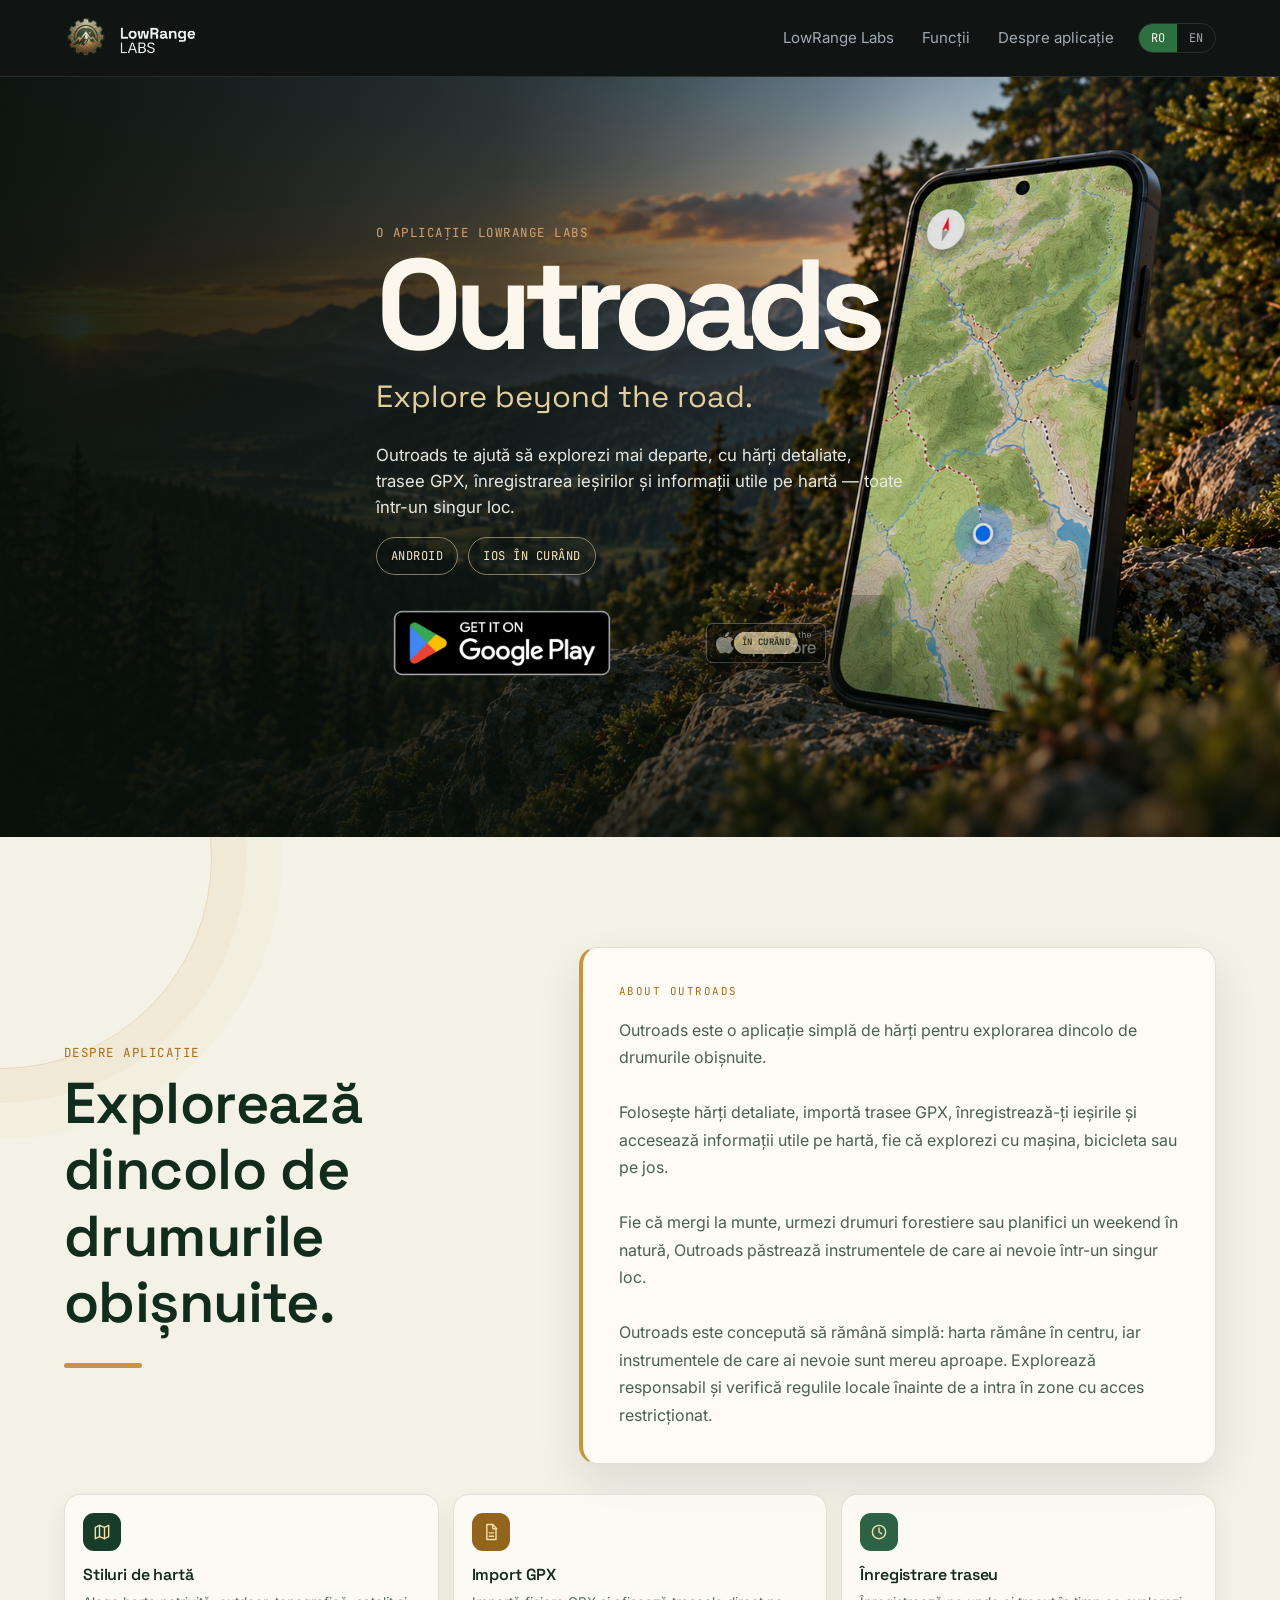
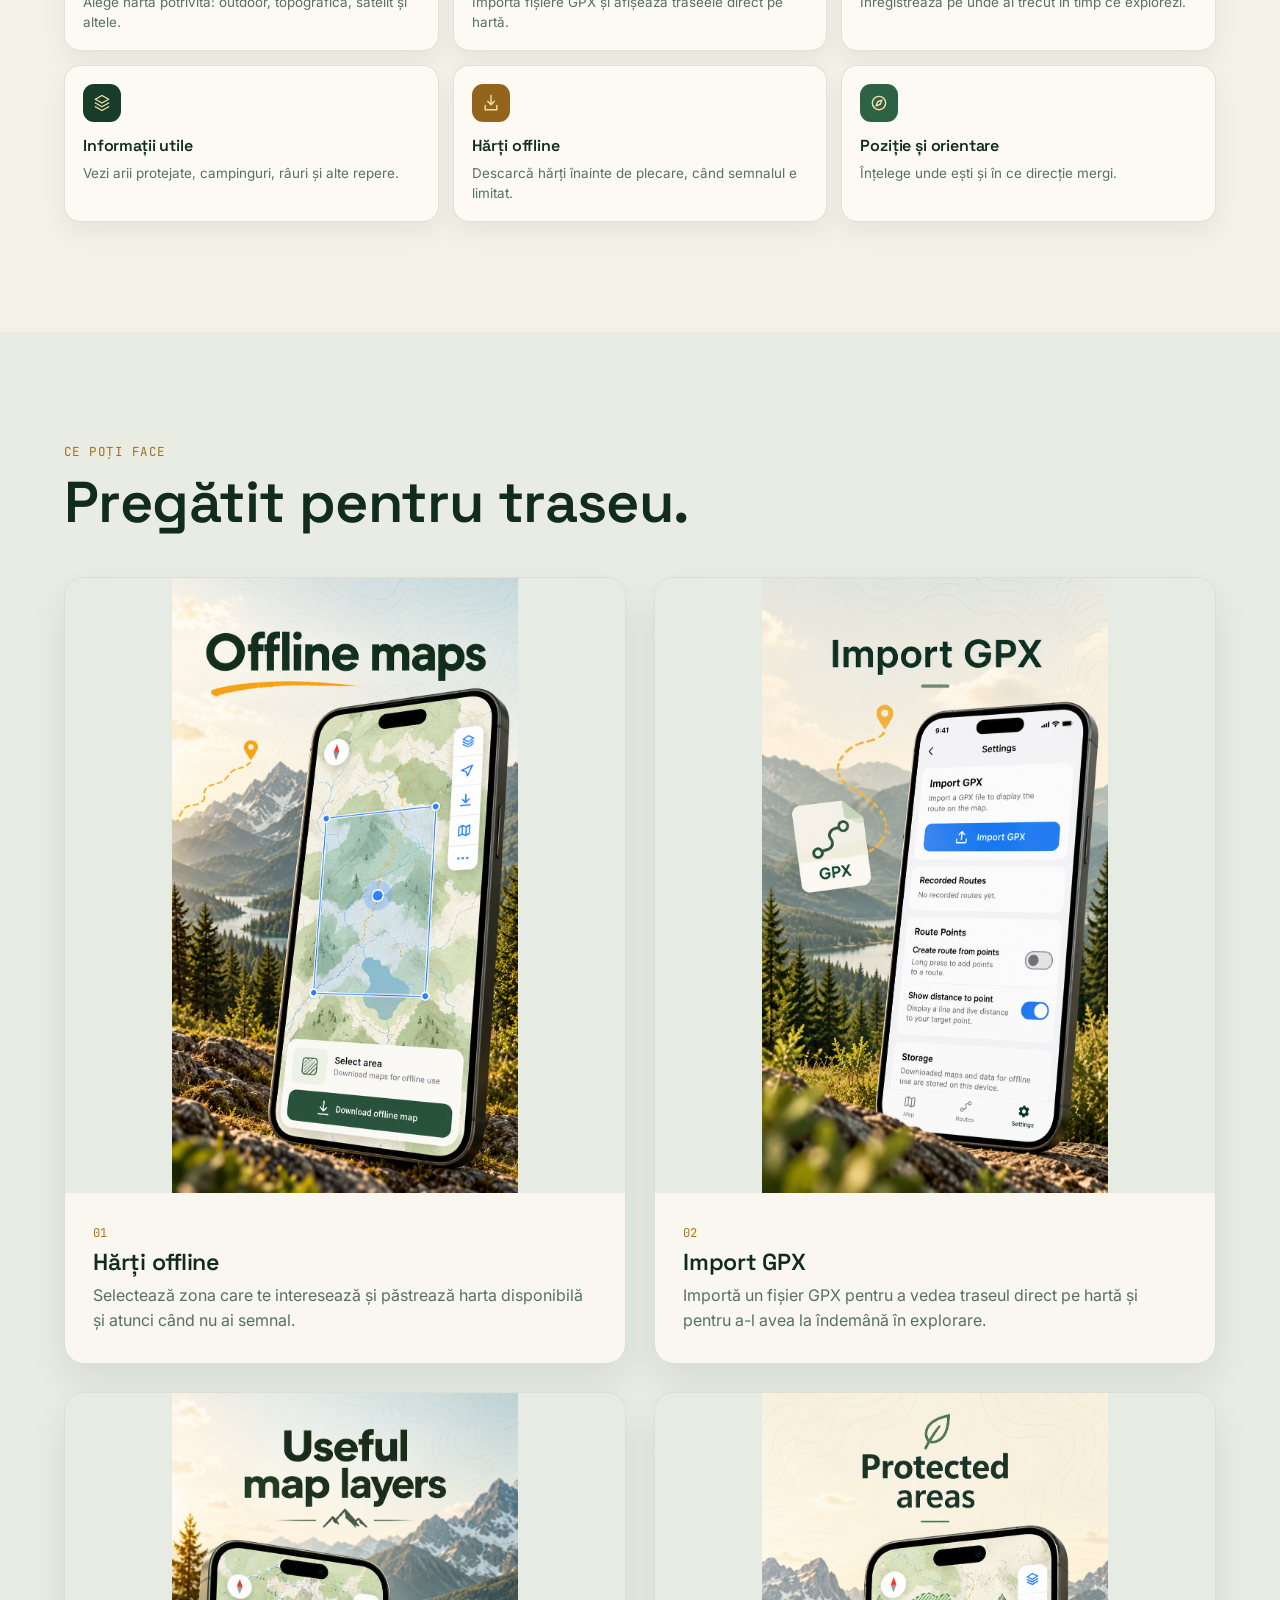
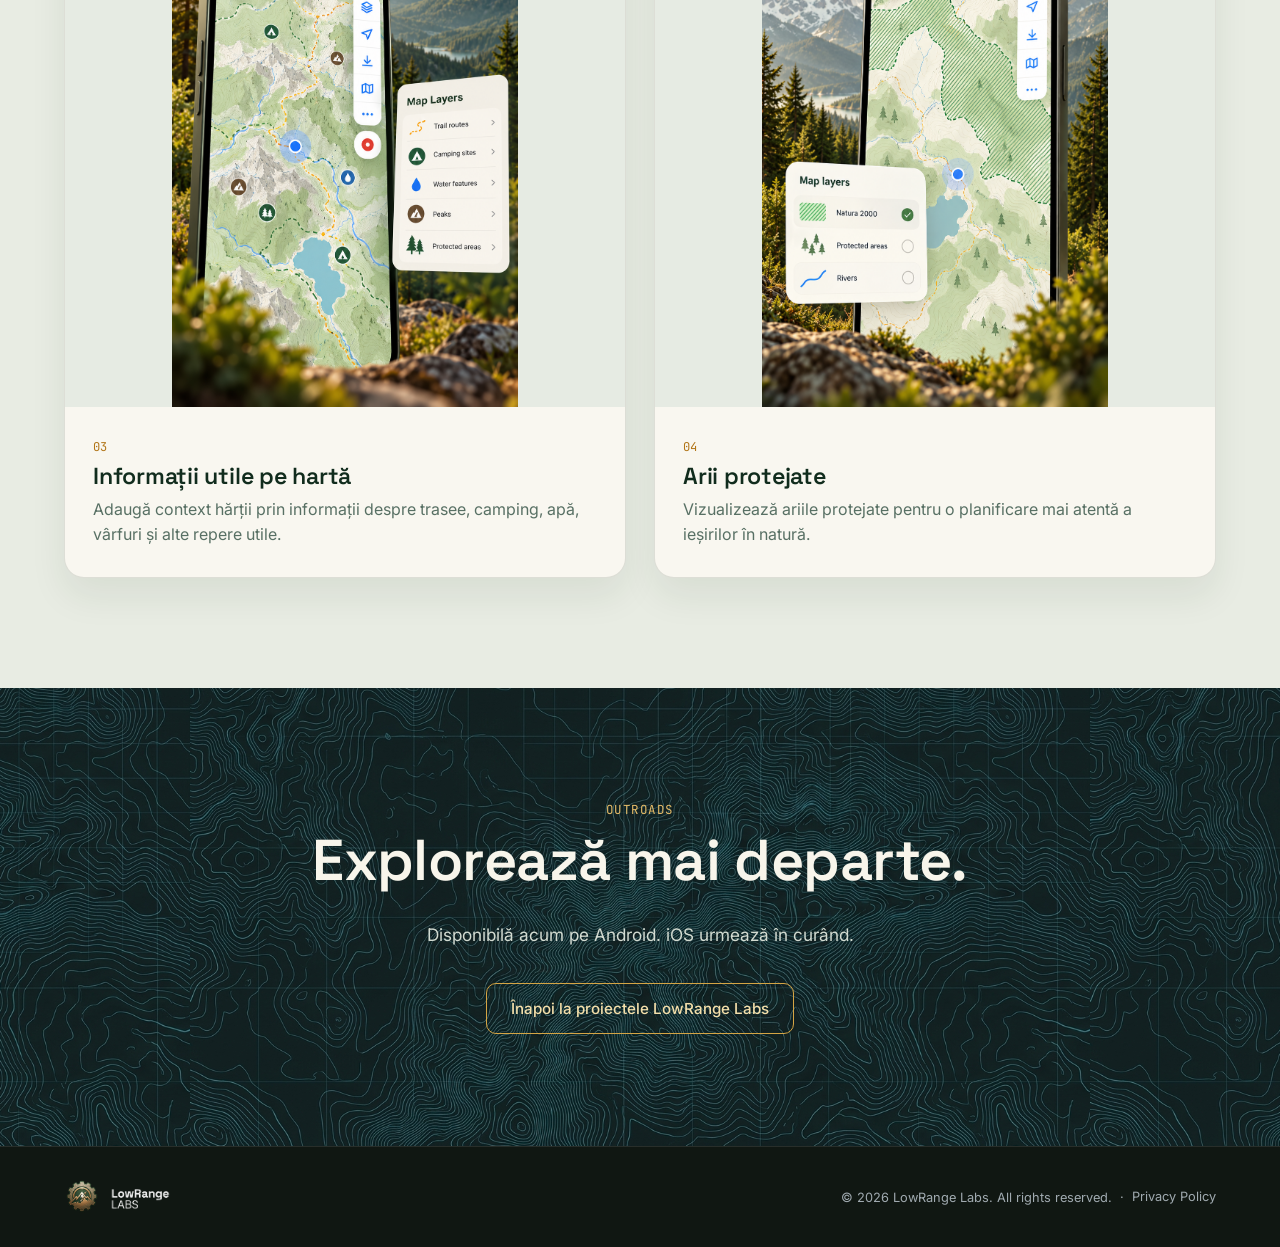
==== commit 1db24221: "Fix Outroads hero across screen sizes" ====
--- a/outroads.html
+++ b/outroads.html
@@ -8,7 +8,7 @@
 <meta property="og:type" content="website">
 <meta property="og:title" content="Outroads — Explore beyond the road">
 <meta property="og:description" content="Hărți offline, trasee GPX și informații utile pentru explorare în aer liber.">
-<meta property="og:image" content="https://lowrangelabs.github.io/assets/img/outroads-hero.png">
+<meta property="og:image" content="https://lowrangelabs.github.io/assets/img/outroads-hero-v2.png">
 <link rel="icon" href="favicon-32.png" sizes="32x32" type="image/png">
 <link rel="apple-touch-icon" href="apple-touch-icon.png">
 <link rel="preconnect" href="https://fonts.googleapis.com">
@@ -42,7 +42,7 @@
 
 <main>
   <section class="outroads-hero">
-    <div class="outroads-hero-image" aria-hidden="true"><img src="assets/img/outroads-hero.png" alt=""></div>
+    <div class="outroads-hero-image" aria-hidden="true"><img src="assets/img/outroads-hero-v2.png" alt=""></div>
     <div class="container outroads-hero-content">
       <p class="eyebrow" data-i18n="outroads.eyebrow">O aplicație LowRange Labs</p>
       <h1>Outroads</h1>
--- a/css/style.css
+++ b/css/style.css
@@ -707,6 +707,7 @@
   .footer-inner { flex-direction: column; text-align: center; }
   .outroads-hero { min-height: 650px; align-items: flex-end; }
   .outroads-hero-image::after { background: linear-gradient(0deg, rgba(9, 17, 12, .96) 0%, rgba(9, 17, 12, .58) 55%, rgba(9, 17, 12, .15)); }
+  .outroads-hero-image img { object-position: 60% center; }
   .outroads-hero-content { padding-top: 220px; padding-bottom: 48px; }
   .outroads-hero h1 { font-size: clamp(3.4rem, 18vw, 5.5rem); }
   .outroads-intro, .outroads-features, .outroads-closing { padding: 72px 0; }
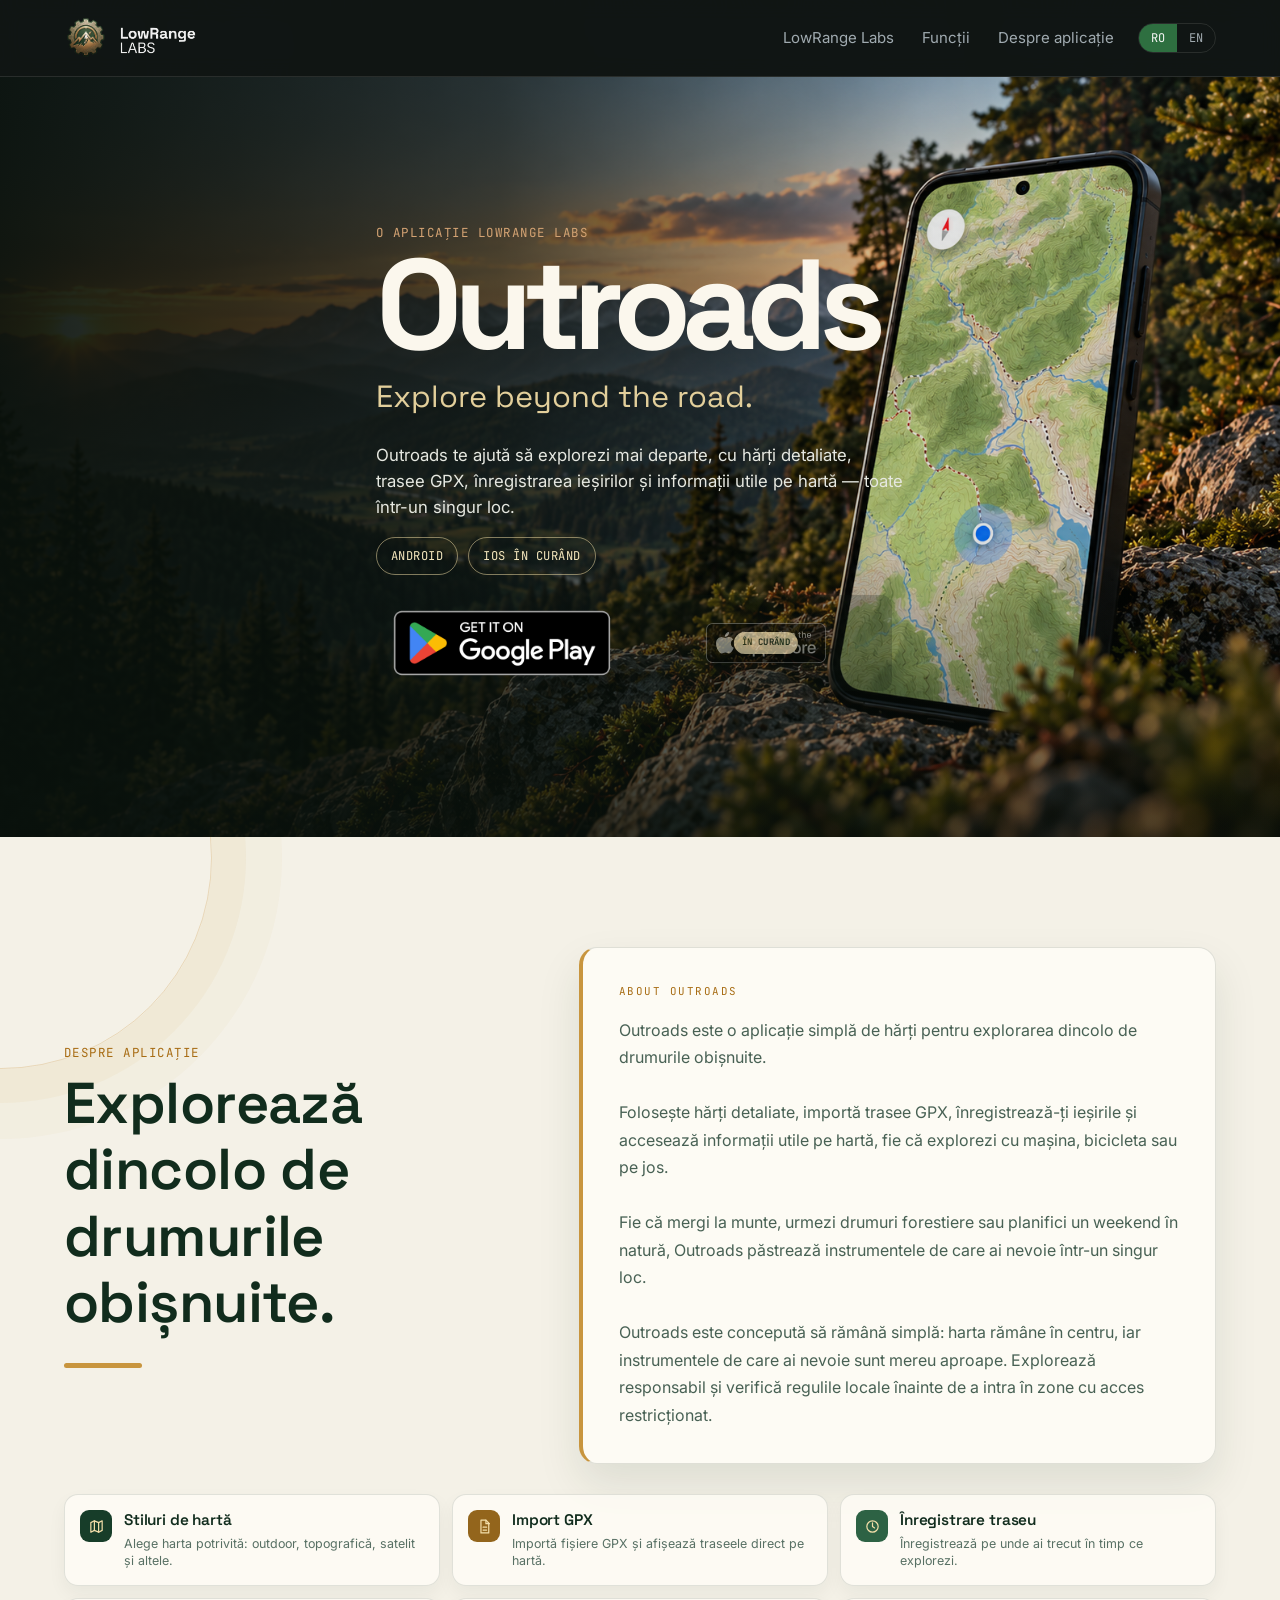
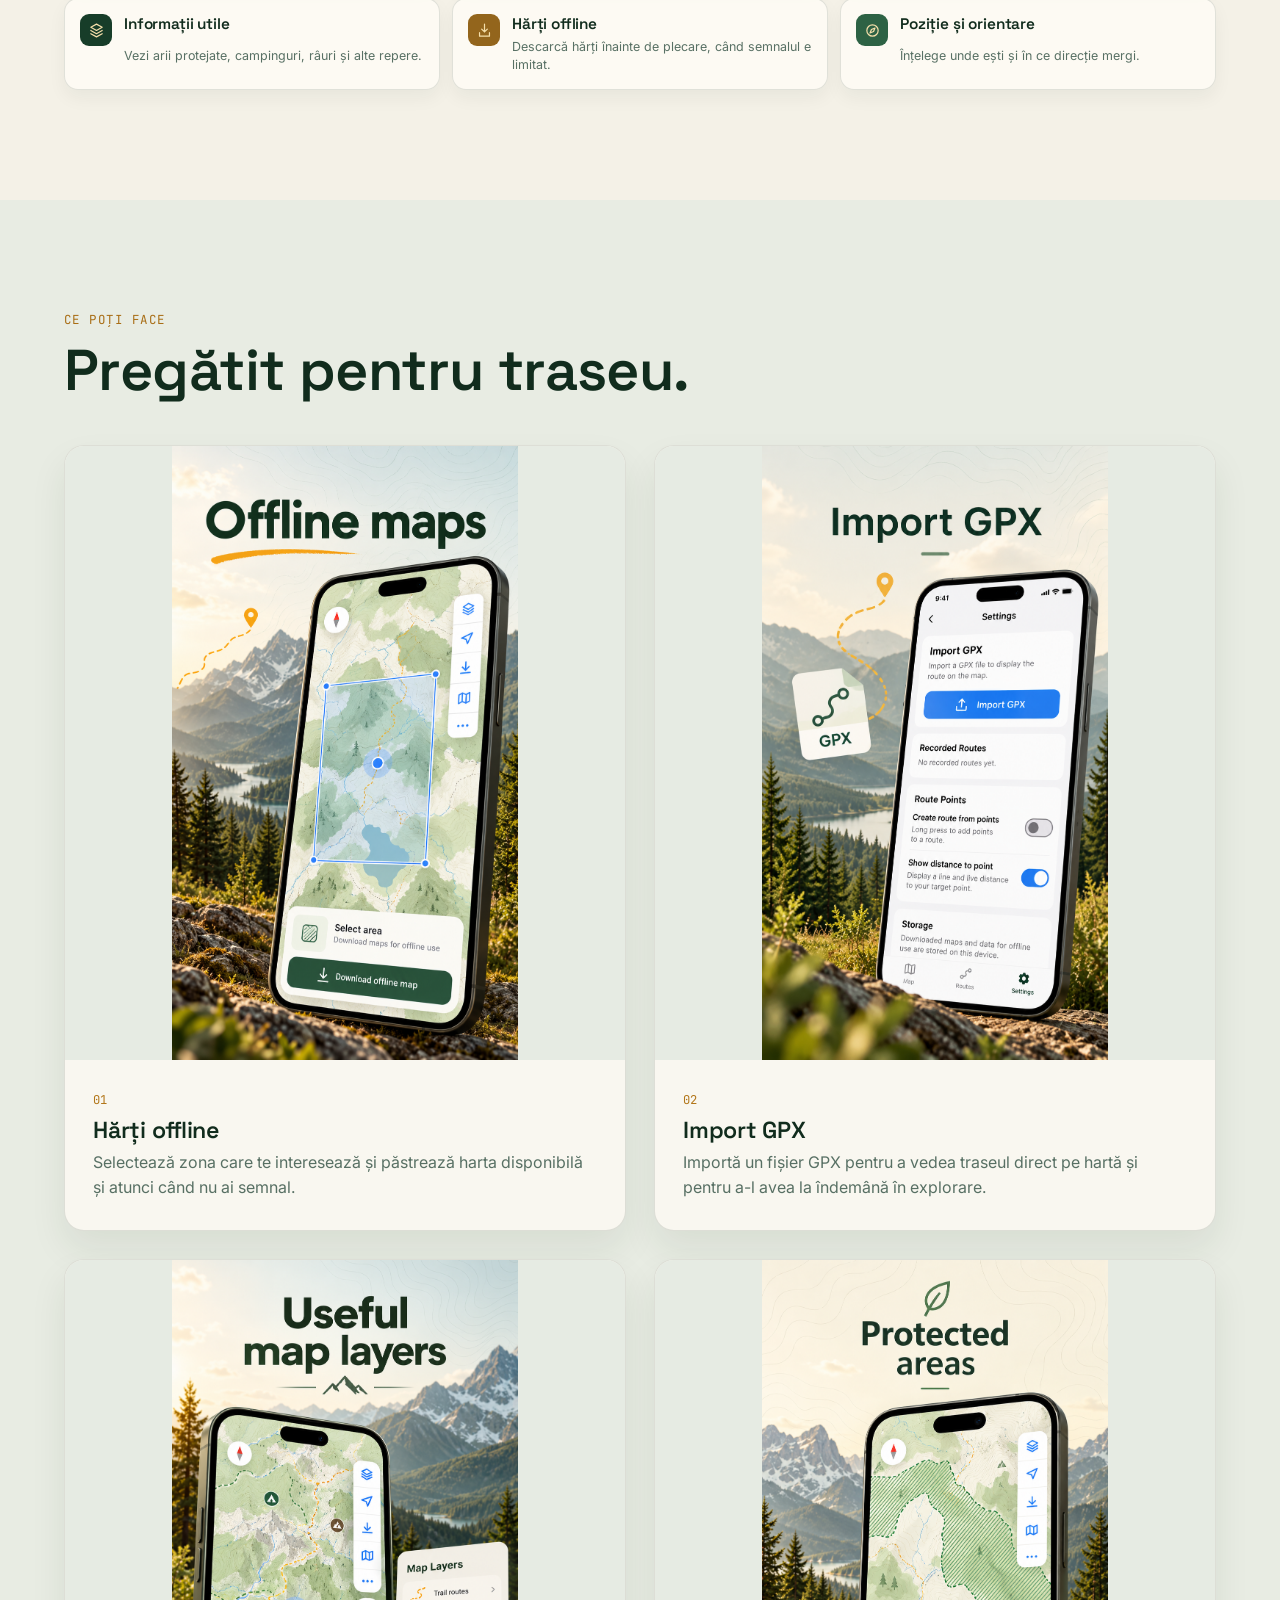
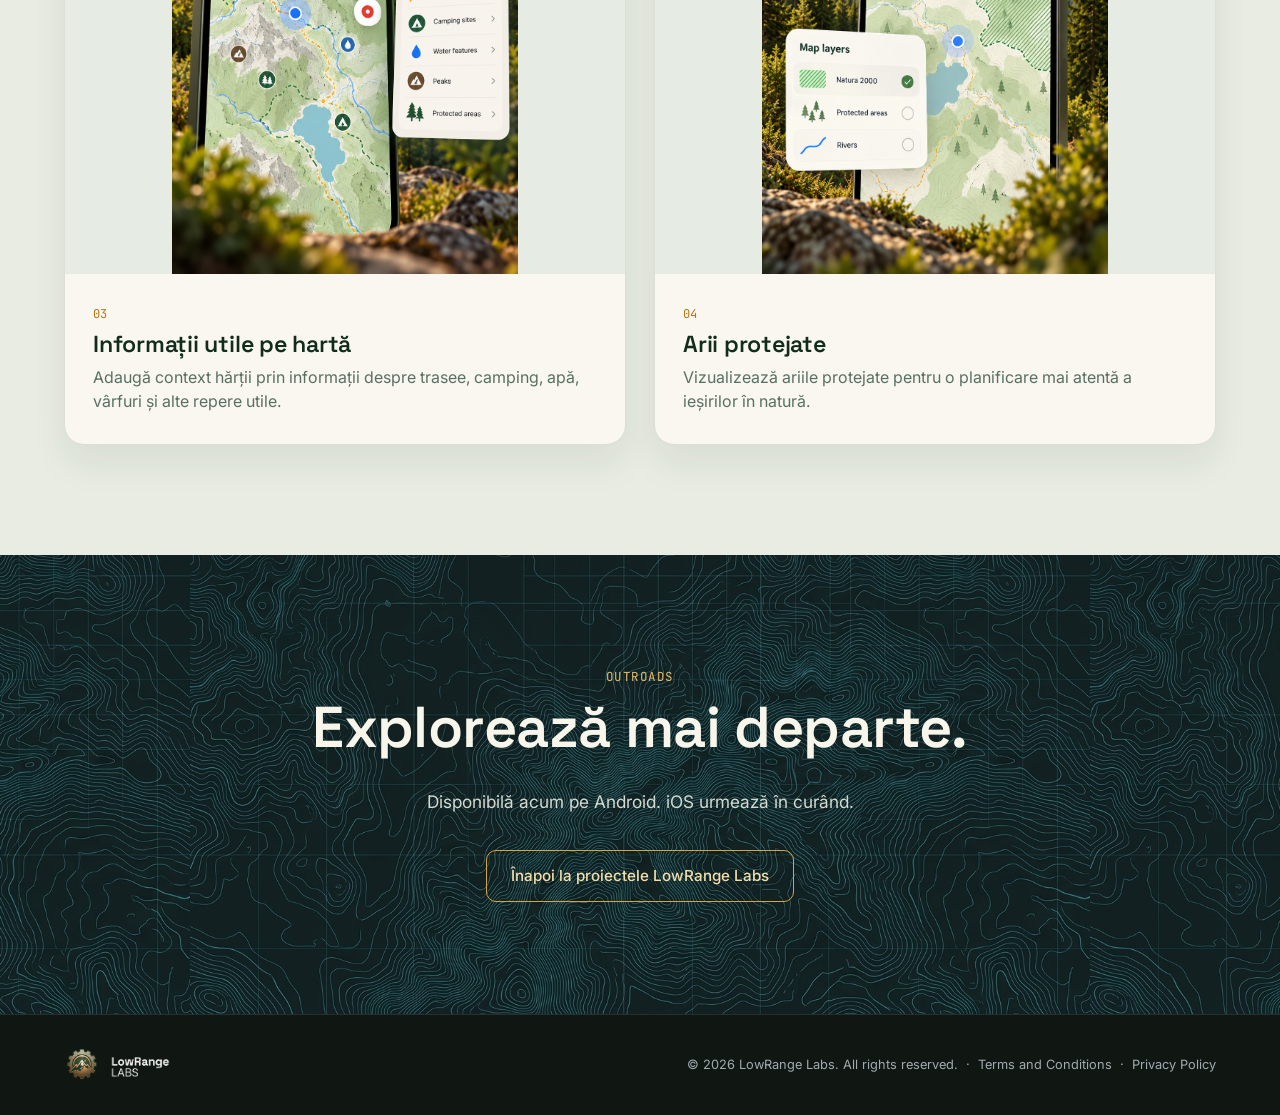
==== commit 710eda0a: "Add Outroads terms link" ====
--- a/outroads.html
+++ b/outroads.html
@@ -125,7 +125,7 @@
 <footer class="site-footer">
   <div class="container footer-inner">
     <div class="footer-brand"><a href="index.html" class="brand"><img src="assets/img/brand-mark.png" alt="" width="36" height="36" class="brand-mark"><img src="assets/img/brand-wordmark.png" alt="LowRange Labs" class="brand-wordmark"></a></div>
-    <div class="footer-legal"><p class="copyright" data-i18n="footer.copyright">© 2026 LowRange Labs. All rights reserved.</p><span>·</span><a href="privacy.html">Privacy Policy</a></div>
+    <div class="footer-legal"><p class="copyright" data-i18n="footer.copyright">© 2026 LowRange Labs. All rights reserved.</p><span>·</span><a href="terms-outroads.html" data-i18n="outroads.footer.terms">Terms and Conditions</a><span>·</span><a href="privacy.html">Privacy Policy</a></div>
   </div>
 </footer>
 <script src="js/i18n.js"></script>
--- a/css/style.css
+++ b/css/style.css
@@ -638,14 +638,14 @@
 .outroads-intro-text::before { content: "ABOUT OUTROADS"; display: block; margin-bottom: 16px; color: #a86d15; font-family: var(--font-mono); font-size: .68rem; letter-spacing: .14em; }
 .outroads-intro-text strong { color: #173d29; }
 .outroads-intro-text p { color: #486154; font-size: clamp(1.08rem, 1.5vw, 1.22rem); line-height: 1.7; margin: 0; }
-.outroads-about-feature-grid { position: relative; display: grid; grid-template-columns: repeat(3, minmax(0, 1fr)); gap: 14px; margin-top: 30px; }
-.outroads-about-feature-card { padding: 18px; border: 1px solid rgba(17, 44, 29, .12); border-radius: 16px; background: rgba(255, 253, 247, .78); box-shadow: 0 10px 24px rgba(24, 48, 30, .06); }
-.outroads-about-feature-icon { display: inline-flex; align-items: center; justify-content: center; width: 38px; height: 38px; margin-bottom: 15px; border-radius: 11px; background: #173d29; color: #f4dfaa; }
-.outroads-about-feature-icon svg { width: 20px; height: 20px; fill: none; stroke: currentColor; stroke-width: 1.7; stroke-linecap: round; stroke-linejoin: round; }
+.outroads-about-feature-grid { position: relative; display: grid; grid-template-columns: repeat(3, minmax(0, 1fr)); gap: 12px; margin-top: 30px; }
+.outroads-about-feature-card { display: grid; grid-template-columns: 32px minmax(0, 1fr); column-gap: 12px; align-items: start; padding: 15px; border: 1px solid rgba(17, 44, 29, .12); border-radius: 14px; background: rgba(255, 253, 247, .78); box-shadow: 0 8px 18px rgba(24, 48, 30, .05); }
+.outroads-about-feature-icon { display: inline-flex; grid-row: span 2; align-items: center; justify-content: center; width: 32px; height: 32px; border-radius: 9px; background: #173d29; color: #f4dfaa; }
+.outroads-about-feature-icon svg { width: 17px; height: 17px; fill: none; stroke: currentColor; stroke-width: 1.7; stroke-linecap: round; stroke-linejoin: round; }
 .outroads-about-feature-card:nth-child(2) .outroads-about-feature-icon, .outroads-about-feature-card:nth-child(5) .outroads-about-feature-icon { background: #93651c; }
 .outroads-about-feature-card:nth-child(3) .outroads-about-feature-icon, .outroads-about-feature-card:nth-child(6) .outroads-about-feature-icon { background: #2d6244; }
-.outroads-about-feature-card h3 { color: #112c1d; font-size: 1rem; margin: 0 0 .45rem; }
-.outroads-about-feature-card p { color: #587064; font-size: .84rem; line-height: 1.5; margin: 0; }
+.outroads-about-feature-card h3 { color: #112c1d; font-size: .96rem; line-height: 1.2; margin: 1px 0 .3rem; }
+.outroads-about-feature-card p { grid-column: 2; color: #587064; font-size: .78rem; line-height: 1.42; margin: 0; }
 .outroads-features { padding: 110px 0; background: #e8ece3; }
 .outroads-feature-grid { display: grid; grid-template-columns: repeat(2, minmax(0, 1fr)); gap: 28px; margin-top: 42px; }
 .outroads-feature-card { overflow: hidden; background: #f9f7f0; border: 1px solid rgba(17, 44, 29, .12); border-radius: 20px; box-shadow: 0 18px 36px rgba(24, 48, 30, .08); }
@@ -719,7 +719,9 @@
   .outroads-intro-text { padding: 22px 20px; border-left-width: 3px; border-radius: 14px; font-size: 1rem; line-height: 1.65; }
   .outroads-intro-text::before { margin-bottom: 14px; font-size: .6rem; }
   .outroads-about-feature-grid { grid-template-columns: repeat(2, minmax(0, 1fr)); gap: 12px; margin-top: 24px; }
-  .outroads-about-feature-card { padding: 16px; }
+  .outroads-about-feature-card { grid-template-columns: 30px minmax(0, 1fr); column-gap: 10px; padding: 14px; }
+  .outroads-about-feature-icon { width: 30px; height: 30px; }
+  .outroads-about-feature-card p { font-size: .76rem; }
   .outroads-feature-grid { grid-template-columns: 1fr; gap: 20px; margin-top: 28px; }
   .outroads-feature-card img { height: 460px; }
 }
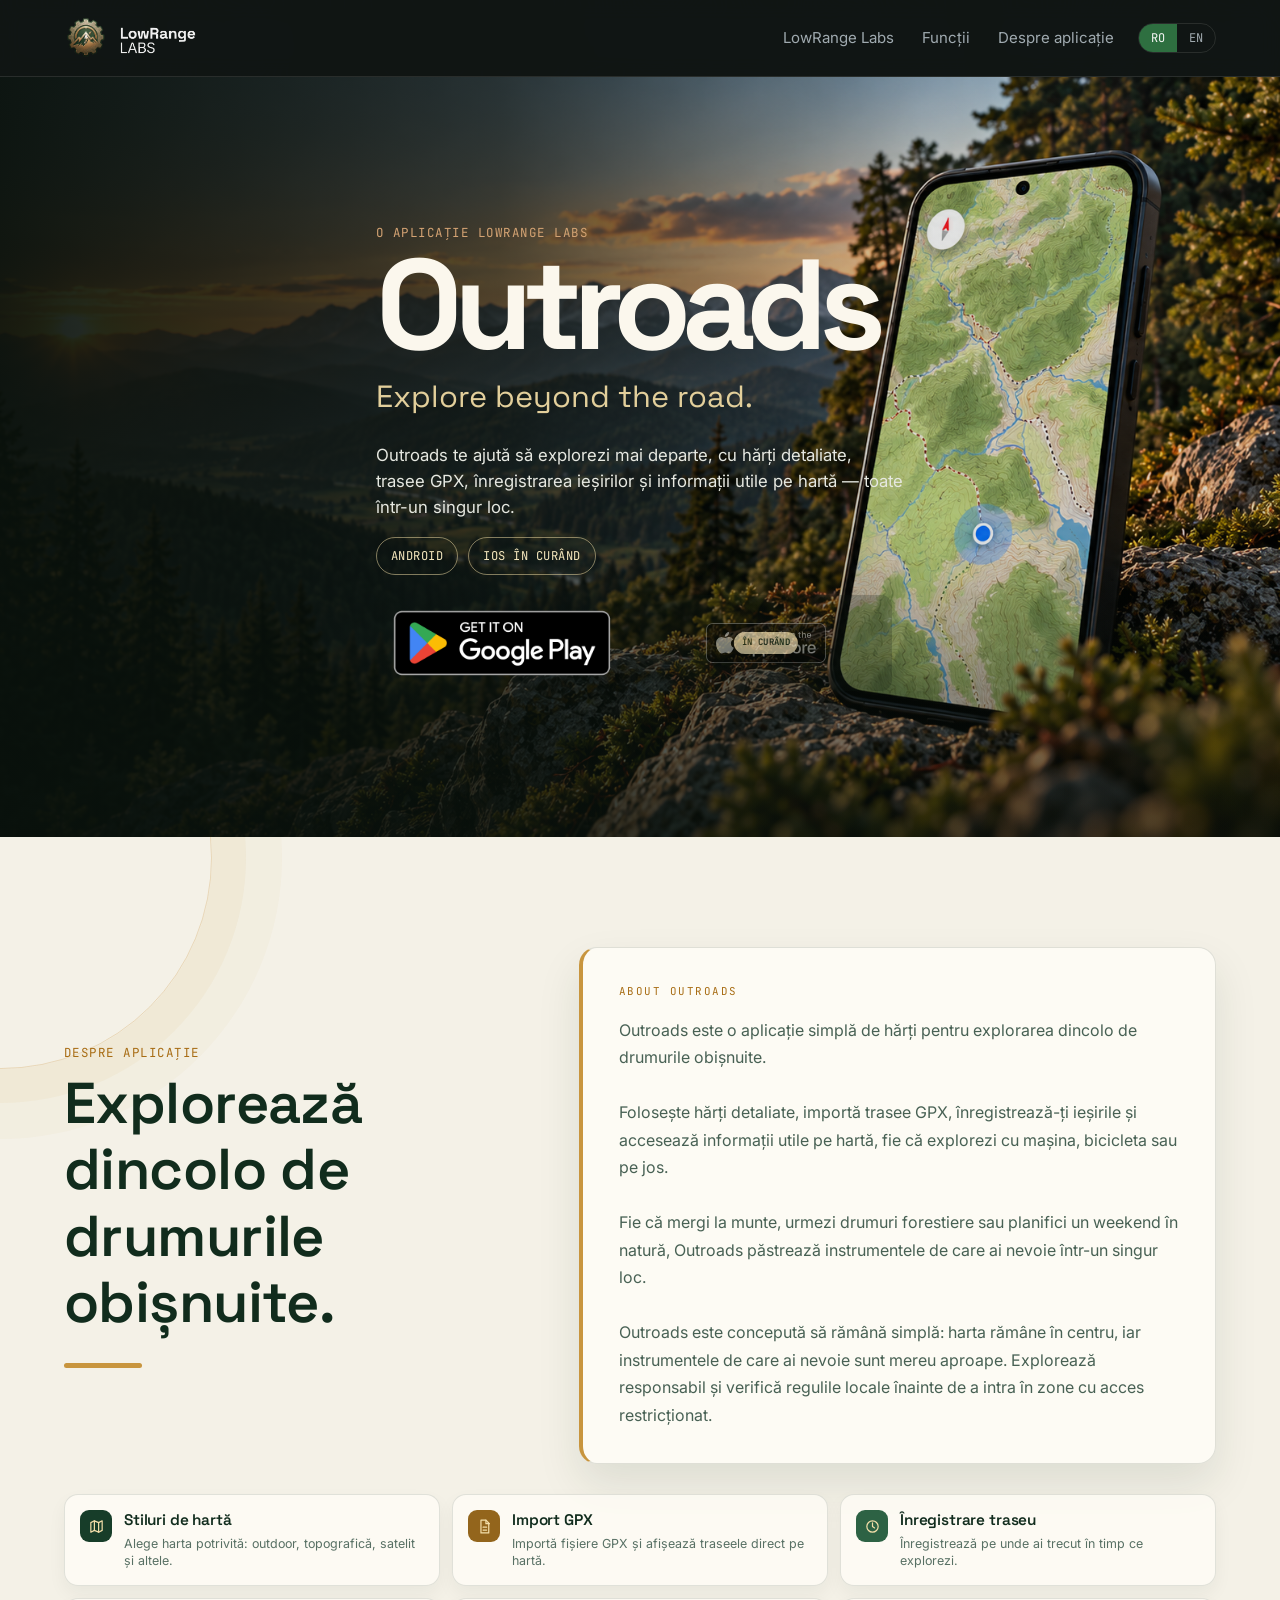
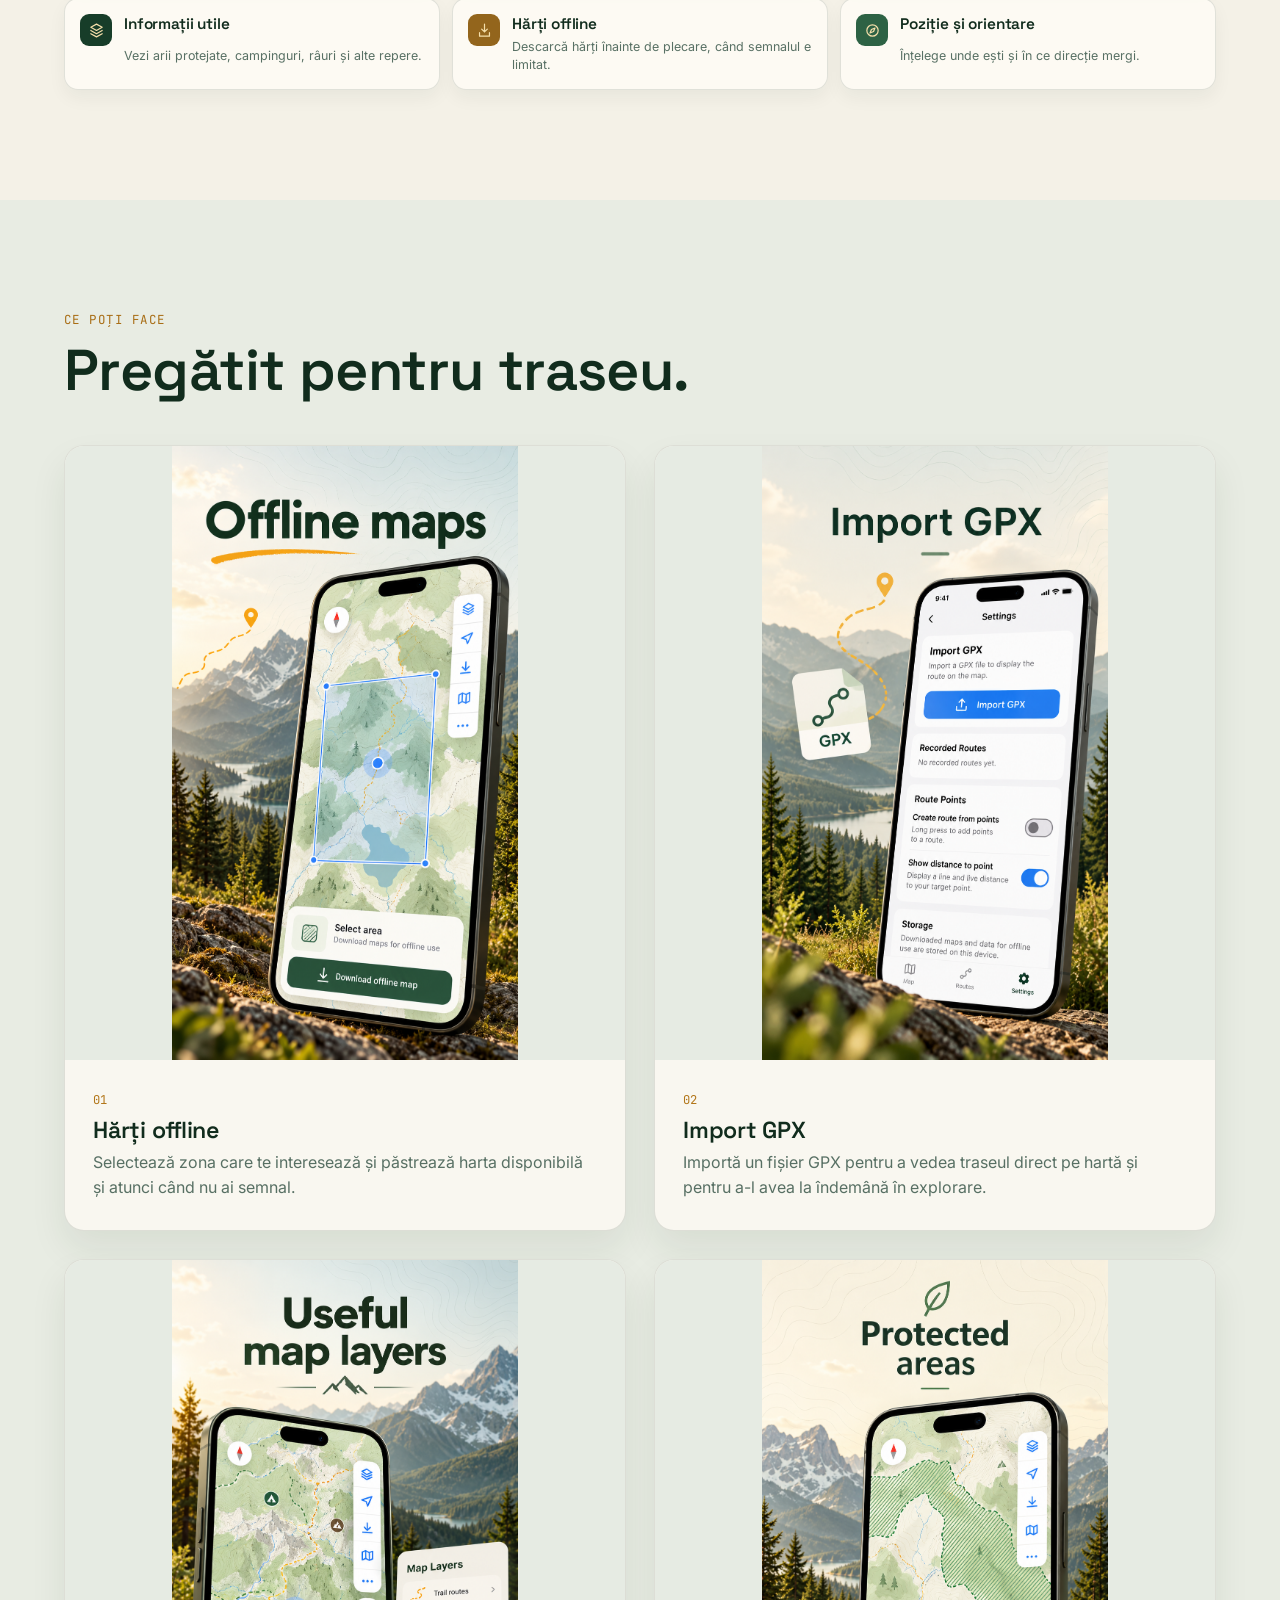
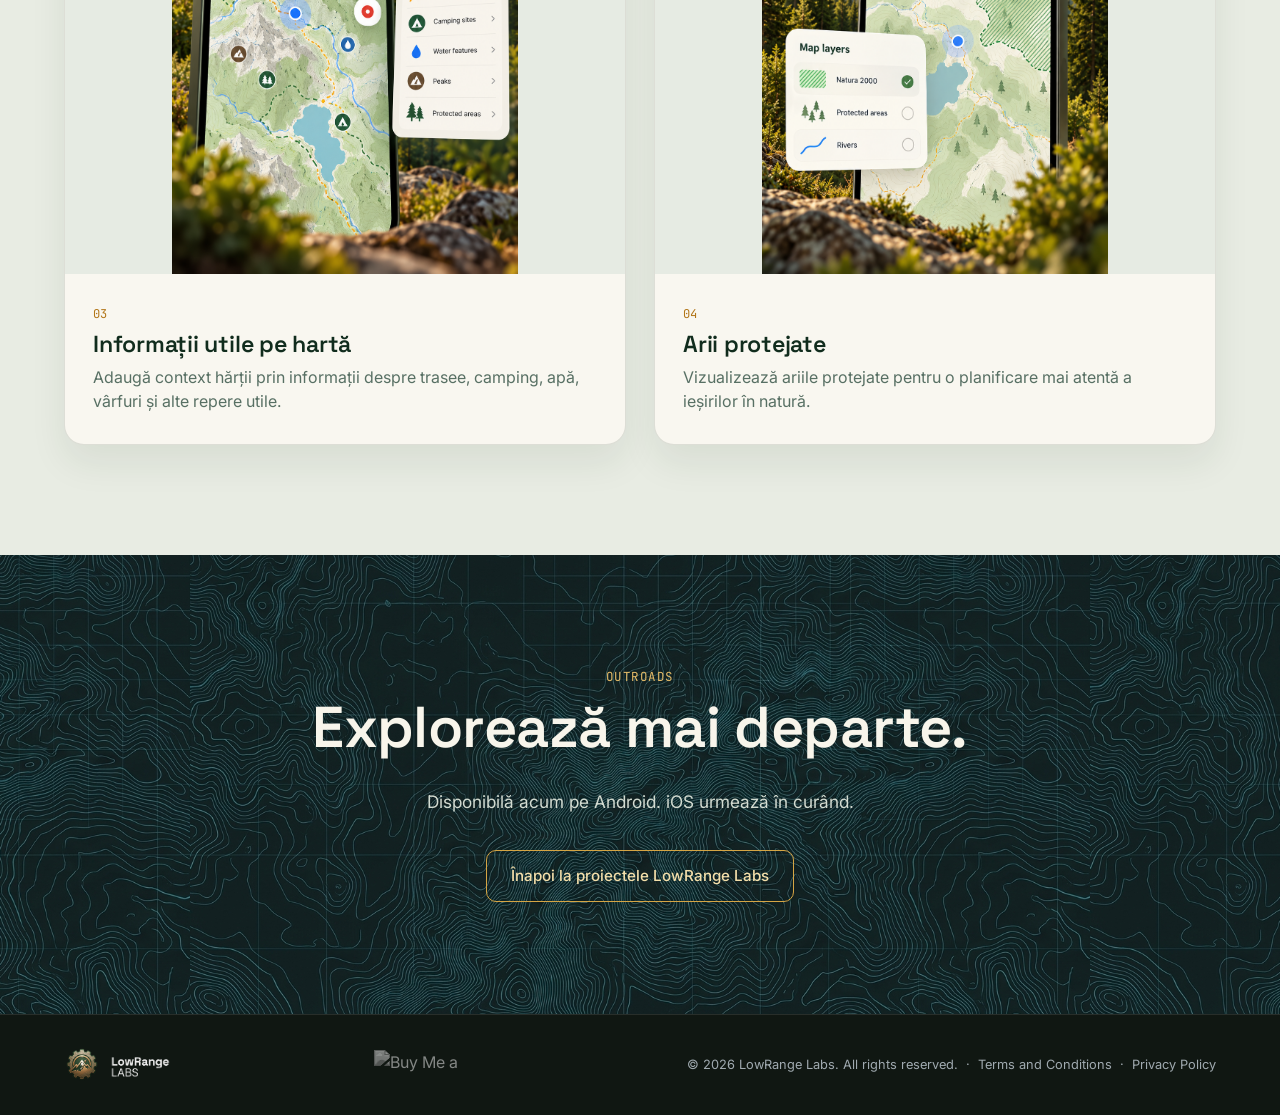
==== commit b51ec115: "Add subtle Buy Me a Coffee footer button" ====
--- a/outroads.html
+++ b/outroads.html
@@ -125,6 +125,9 @@
 <footer class="site-footer">
   <div class="container footer-inner">
     <div class="footer-brand"><a href="index.html" class="brand"><img src="assets/img/brand-mark.png" alt="" width="36" height="36" class="brand-mark"><img src="assets/img/brand-wordmark.png" alt="LowRange Labs" class="brand-wordmark"></a></div>
+    <a class="footer-coffee" href="https://www.buymeacoffee.com/LowRangeLabs" target="_blank" rel="noopener noreferrer">
+      <img src="https://cdn.buymeacoffee.com/buttons/v2/default-yellow.png" alt="Buy Me a Coffee" width="217" height="60" loading="lazy">
+    </a>
     <div class="footer-legal"><p class="copyright" data-i18n="footer.copyright">© 2026 LowRange Labs. All rights reserved.</p><span>·</span><a href="terms-outroads.html" data-i18n="outroads.footer.terms">Terms and Conditions</a><span>·</span><a href="privacy.html">Privacy Policy</a></div>
   </div>
 </footer>
--- a/css/style.css
+++ b/css/style.css
@@ -498,6 +498,18 @@
 }
 
 .site-footer .brand-wordmark { height: 26px; }
+
+.footer-coffee { display: inline-flex; flex: 0 0 auto; }
+.footer-coffee img {
+  display: block;
+  width: 110px;
+  height: auto;
+  filter: grayscale(1);
+  opacity: 0.5;
+  transition: filter 0.2s, opacity 0.2s;
+}
+.footer-coffee:hover img, .footer-coffee:focus-visible img { filter: grayscale(0); opacity: 0.85; }
+.footer-coffee:focus-visible { outline: 2px solid var(--accent-2); outline-offset: 4px; }
 
 .social-links {
   display: flex;
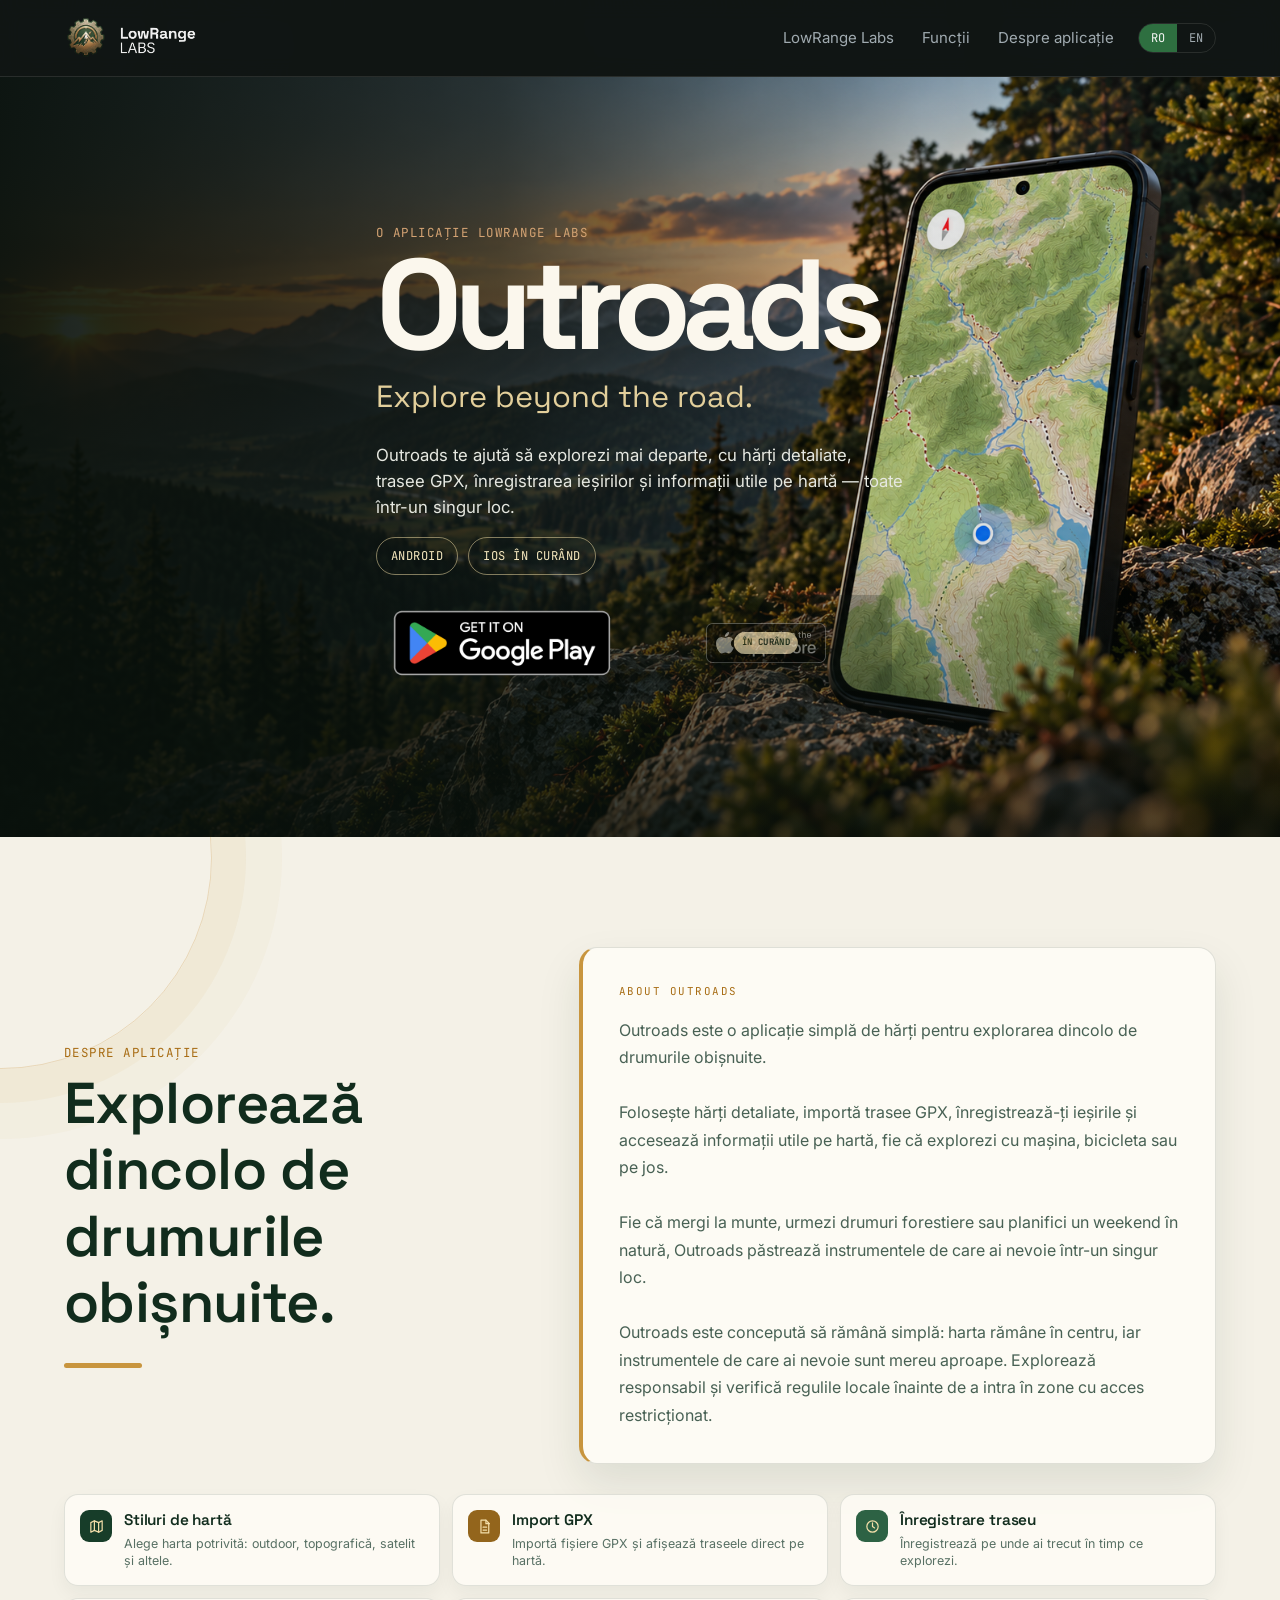
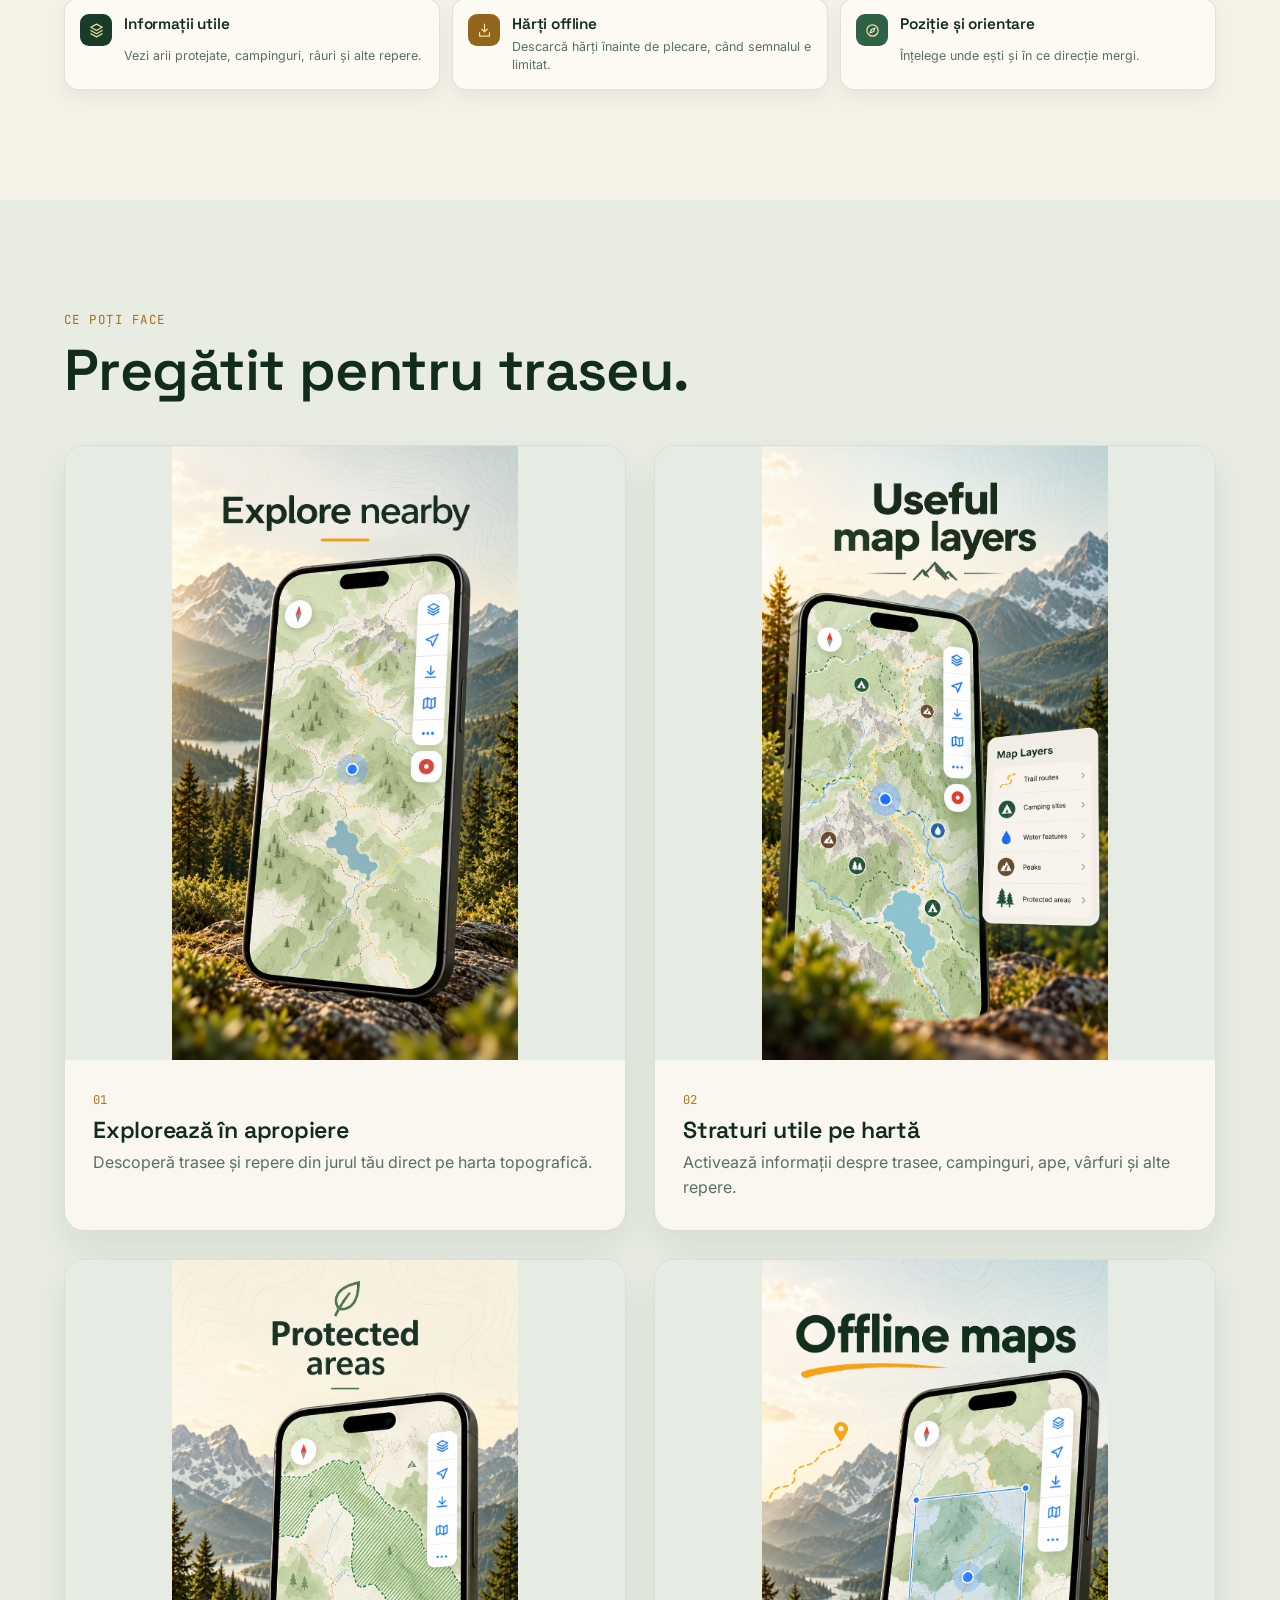
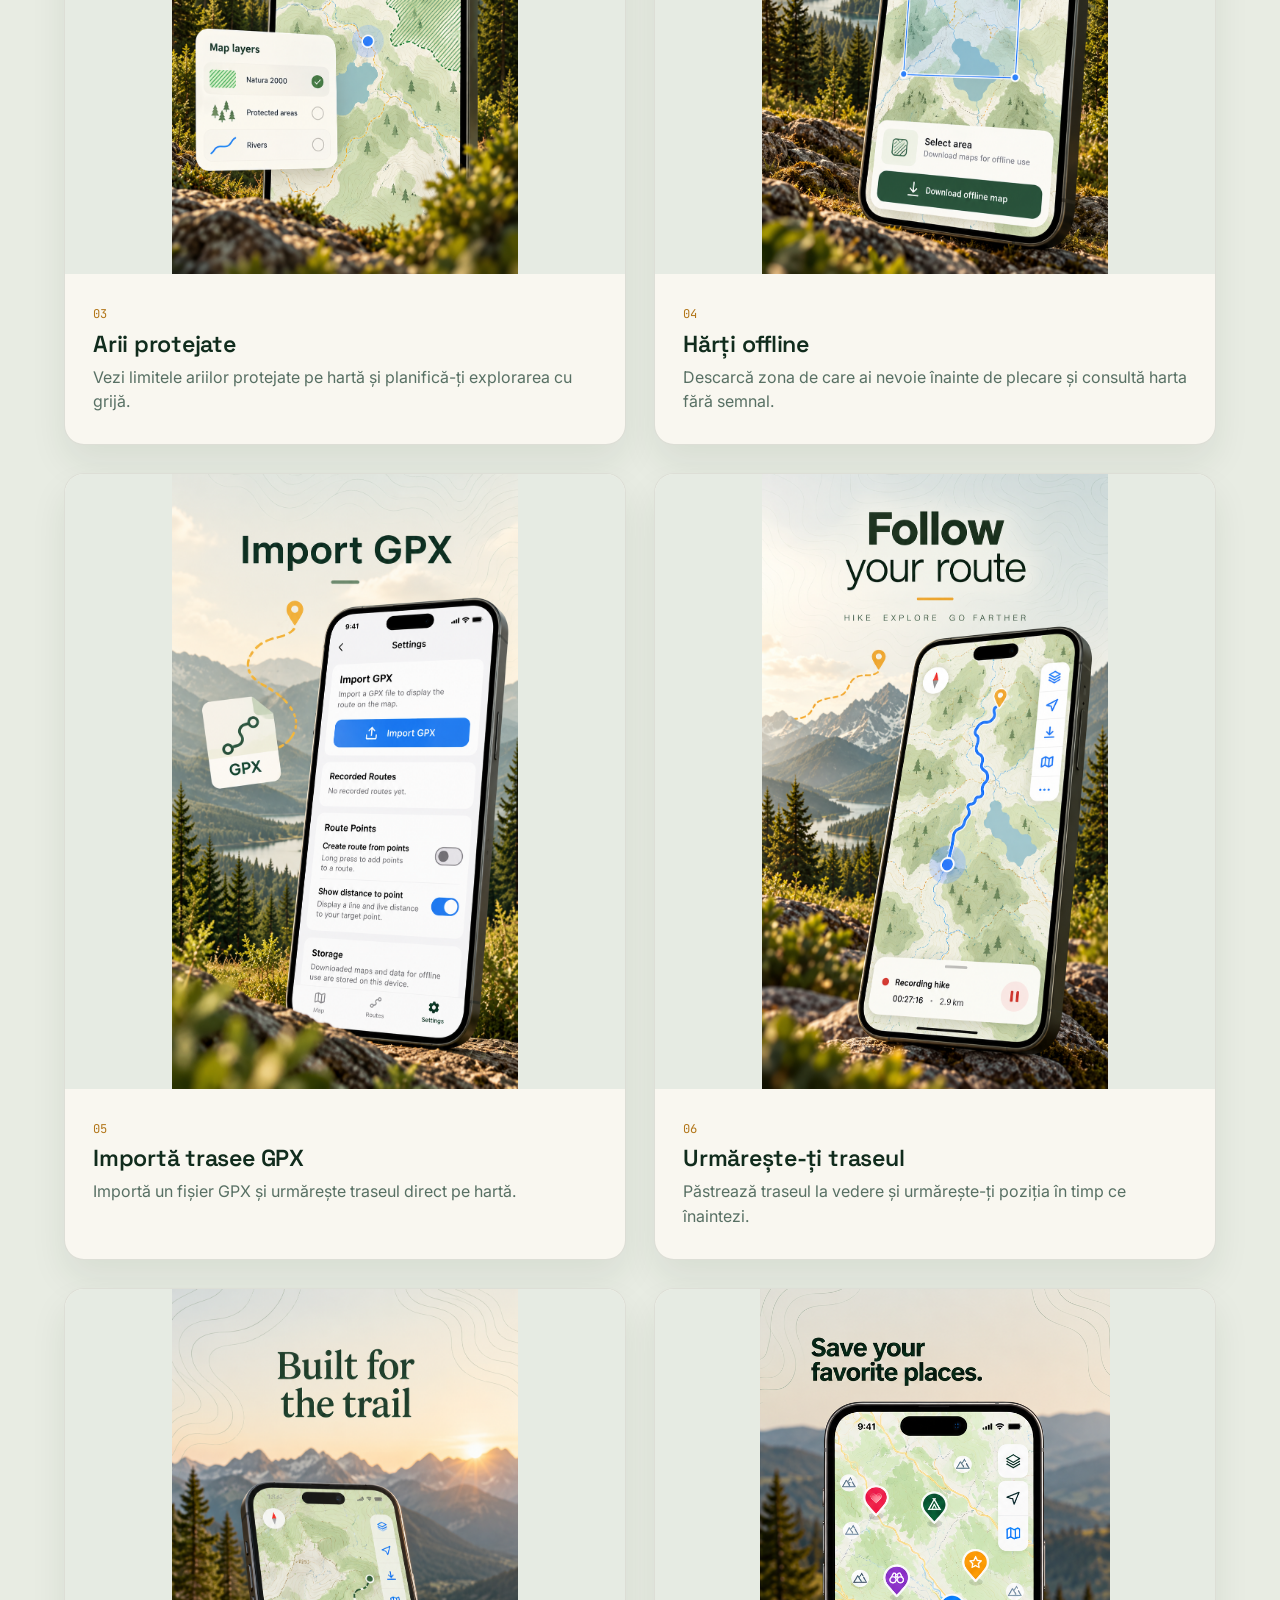
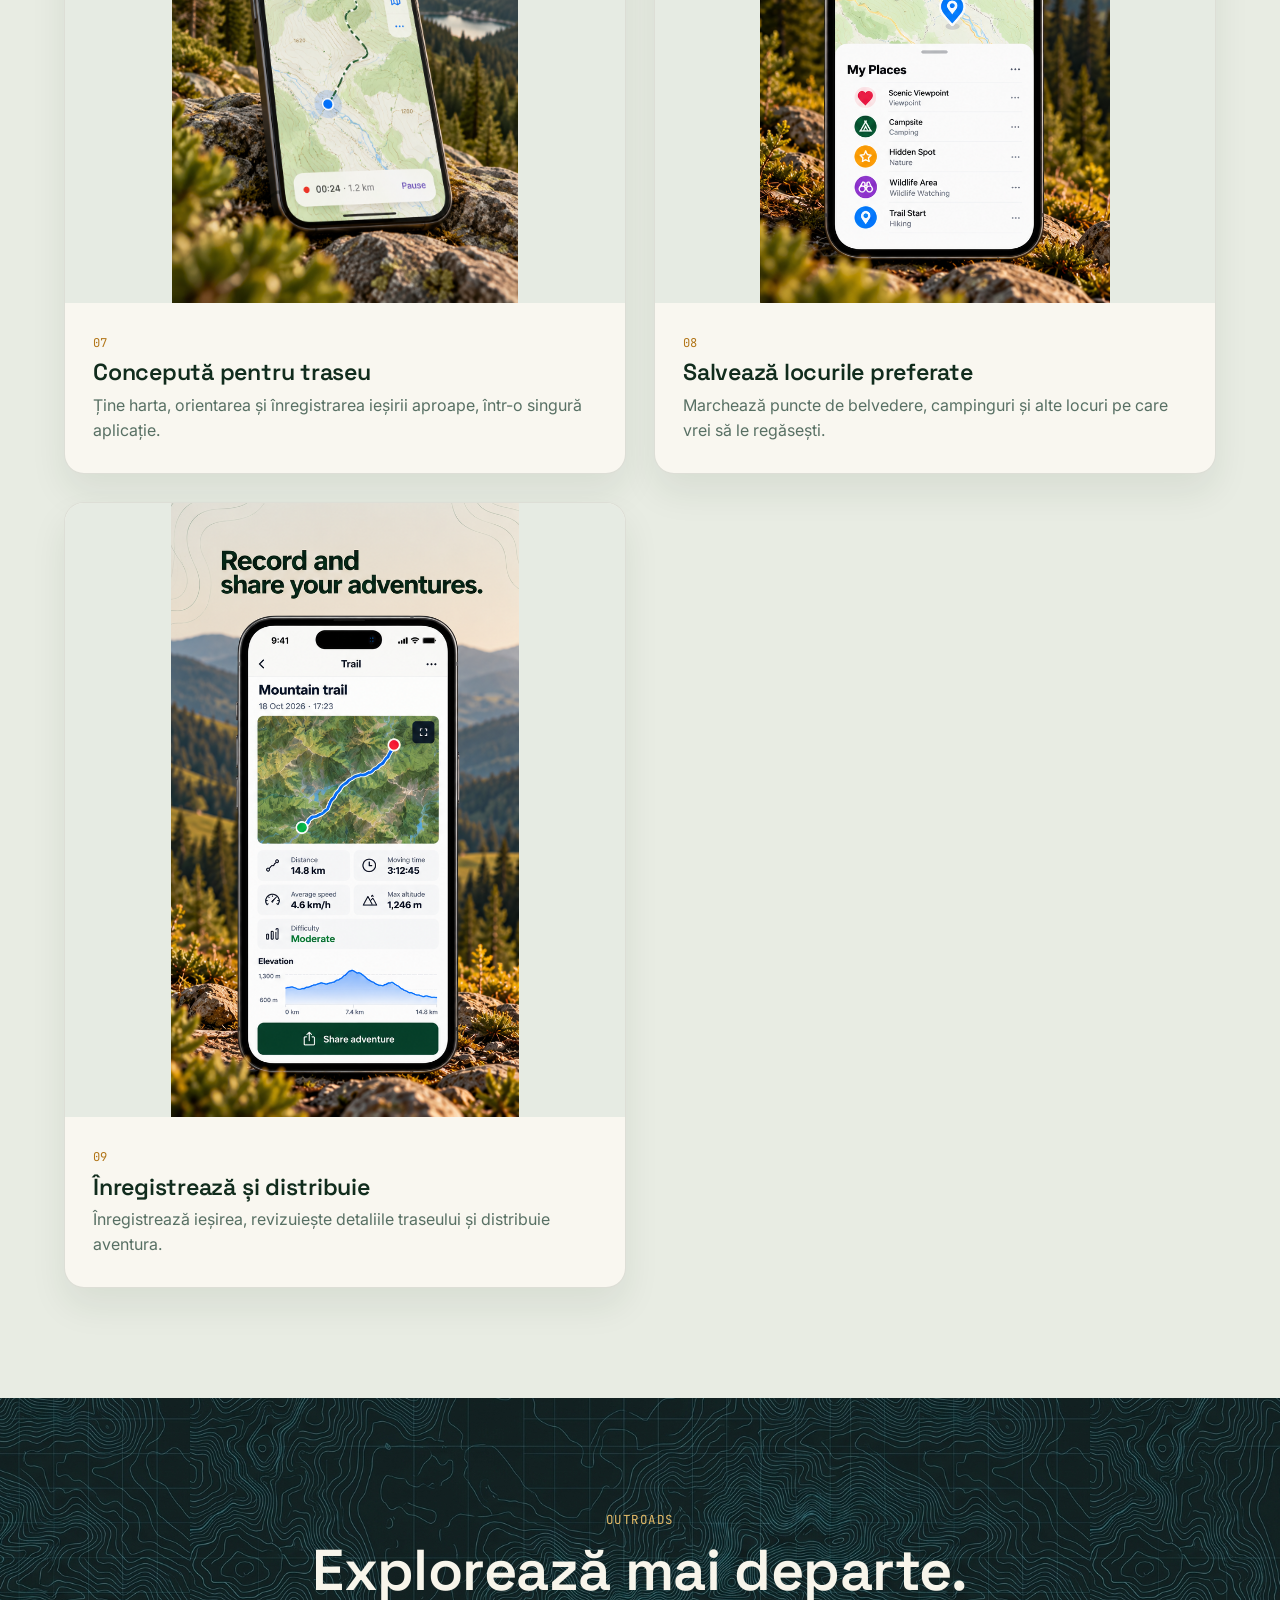
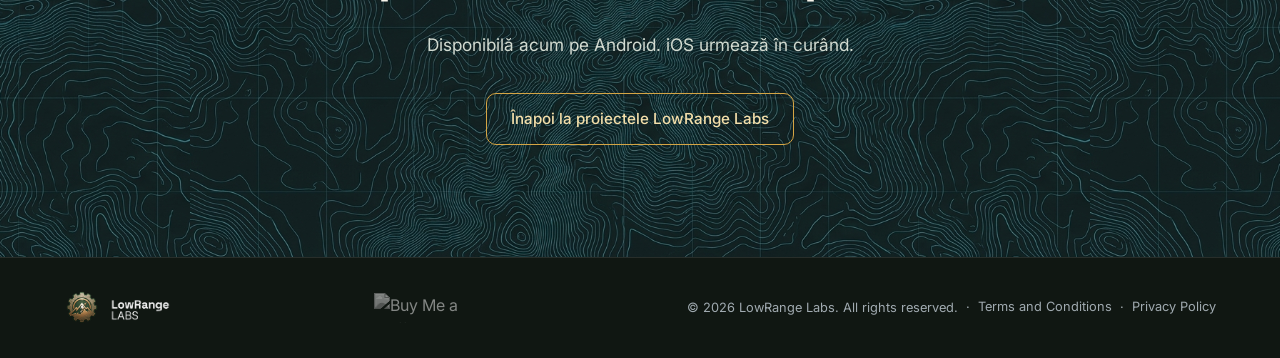
==== commit ad433678: "Expand Outroads feature gallery" ====
--- a/outroads.html
+++ b/outroads.html
@@ -91,20 +91,40 @@
       <h2 data-i18n="outroads.features.title">Pregătit pentru traseu.</h2>
       <div class="outroads-feature-grid">
         <article class="outroads-feature-card">
-          <img src="assets/img/outroads-offline-maps.png" alt="Ecran Outroads pentru descărcarea unei hărți offline" loading="lazy">
-          <div class="outroads-feature-copy"><span class="feature-number">01</span><h3 data-i18n="outroads.feature.offline.title">Hărți offline</h3><p data-i18n="outroads.feature.offline.text">Selectează zona care te interesează și păstrează harta disponibilă și atunci când nu ai semnal.</p></div>
+          <img src="assets/img/outroads-explore.png" alt="Outroads showing nearby hiking routes on a topographic map" loading="lazy">
+          <div class="outroads-feature-copy"><span class="feature-number">01</span><h3 data-i18n="outroads.feature.explore.title">Explorează în apropiere</h3><p data-i18n="outroads.feature.explore.text">Descoperă trasee și repere din jurul tău direct pe harta topografică.</p></div>
         </article>
         <article class="outroads-feature-card">
-          <img src="assets/img/outroads-gpx.png" alt="Ecran Outroads pentru import de trasee GPX" loading="lazy">
-          <div class="outroads-feature-copy"><span class="feature-number">02</span><h3 data-i18n="outroads.feature.gpx.title">Import GPX</h3><p data-i18n="outroads.feature.gpx.text">Importă un fișier GPX pentru a vedea traseul direct pe hartă și pentru a-l avea la îndemână în explorare.</p></div>
+          <img src="assets/img/outroads-layers.png" alt="Outroads map with trail, campsite, water and peak layers" loading="lazy">
+          <div class="outroads-feature-copy"><span class="feature-number">02</span><h3 data-i18n="outroads.feature.layers.title">Straturi utile pe hartă</h3><p data-i18n="outroads.feature.layers.text">Activează informații despre trasee, campinguri, ape, vârfuri și alte repere.</p></div>
         </article>
         <article class="outroads-feature-card">
-          <img src="assets/img/outroads-layers.png" alt="Ecran Outroads cu informații utile pe hartă" loading="lazy">
-          <div class="outroads-feature-copy"><span class="feature-number">03</span><h3 data-i18n="outroads.feature.layers.title">Informații utile pe hartă</h3><p data-i18n="outroads.feature.layers.text">Adaugă context hărții prin informații despre trasee, camping, apă, vârfuri și alte repere utile.</p></div>
+          <img src="assets/img/outroads-protected.png" alt="Protected area boundary displayed on the Outroads map" loading="lazy">
+          <div class="outroads-feature-copy"><span class="feature-number">03</span><h3 data-i18n="outroads.feature.protected.title">Arii protejate</h3><p data-i18n="outroads.feature.protected.text">Vezi limitele ariilor protejate pe hartă și planifică-ți explorarea cu grijă.</p></div>
         </article>
         <article class="outroads-feature-card">
-          <img src="assets/img/outroads-protected.png" alt="Ecran Outroads cu arii protejate" loading="lazy">
-          <div class="outroads-feature-copy"><span class="feature-number">04</span><h3 data-i18n="outroads.feature.protected.title">Arii protejate</h3><p data-i18n="outroads.feature.protected.text">Vizualizează ariile protejate pentru o planificare mai atentă a ieșirilor în natură.</p></div>
+          <img src="assets/img/outroads-offline-maps.png" alt="Outroads selecting an area to download for offline maps" loading="lazy">
+          <div class="outroads-feature-copy"><span class="feature-number">04</span><h3 data-i18n="outroads.feature.offline.title">Hărți offline</h3><p data-i18n="outroads.feature.offline.text">Descarcă zona de care ai nevoie înainte de plecare și consultă harta fără semnal.</p></div>
+        </article>
+        <article class="outroads-feature-card">
+          <img src="assets/img/outroads-gpx.png" alt="Outroads GPX import screen" loading="lazy">
+          <div class="outroads-feature-copy"><span class="feature-number">05</span><h3 data-i18n="outroads.feature.gpx.title">Importă trasee GPX</h3><p data-i18n="outroads.feature.gpx.text">Importă un fișier GPX și urmărește traseul direct pe hartă.</p></div>
+        </article>
+        <article class="outroads-feature-card">
+          <img src="assets/img/outroads-follow-route.png" alt="Outroads recording a hike along a highlighted route" loading="lazy">
+          <div class="outroads-feature-copy"><span class="feature-number">06</span><h3 data-i18n="outroads.feature.follow.title">Urmărește-ți traseul</h3><p data-i18n="outroads.feature.follow.text">Păstrează traseul la vedere și urmărește-ți poziția în timp ce înaintezi.</p></div>
+        </article>
+        <article class="outroads-feature-card">
+          <img src="assets/img/outroads-built-for-trail.png" alt="Outroads map and route recording on a mountain trail" loading="lazy">
+          <div class="outroads-feature-copy"><span class="feature-number">07</span><h3 data-i18n="outroads.feature.trail.title">Concepută pentru traseu</h3><p data-i18n="outroads.feature.trail.text">Ține harta, orientarea și înregistrarea ieșirii aproape, într-o singură aplicație.</p></div>
+        </article>
+        <article class="outroads-feature-card">
+          <img src="assets/img/outroads-saved-places.png" alt="Saved viewpoints, campsites and trail starts in Outroads" loading="lazy">
+          <div class="outroads-feature-copy"><span class="feature-number">08</span><h3 data-i18n="outroads.feature.places.title">Salvează locurile preferate</h3><p data-i18n="outroads.feature.places.text">Marchează puncte de belvedere, campinguri și alte locuri pe care vrei să le regăsești.</p></div>
+        </article>
+        <article class="outroads-feature-card">
+          <img src="assets/img/outroads-record-share.png" alt="Outroads trip summary with route, distance and elevation details" loading="lazy">
+          <div class="outroads-feature-copy"><span class="feature-number">09</span><h3 data-i18n="outroads.feature.record.title">Înregistrează și distribuie</h3><p data-i18n="outroads.feature.record.text">Înregistrează ieșirea, revizuiește detaliile traseului și distribuie aventura.</p></div>
         </article>
       </div>
     </div>
